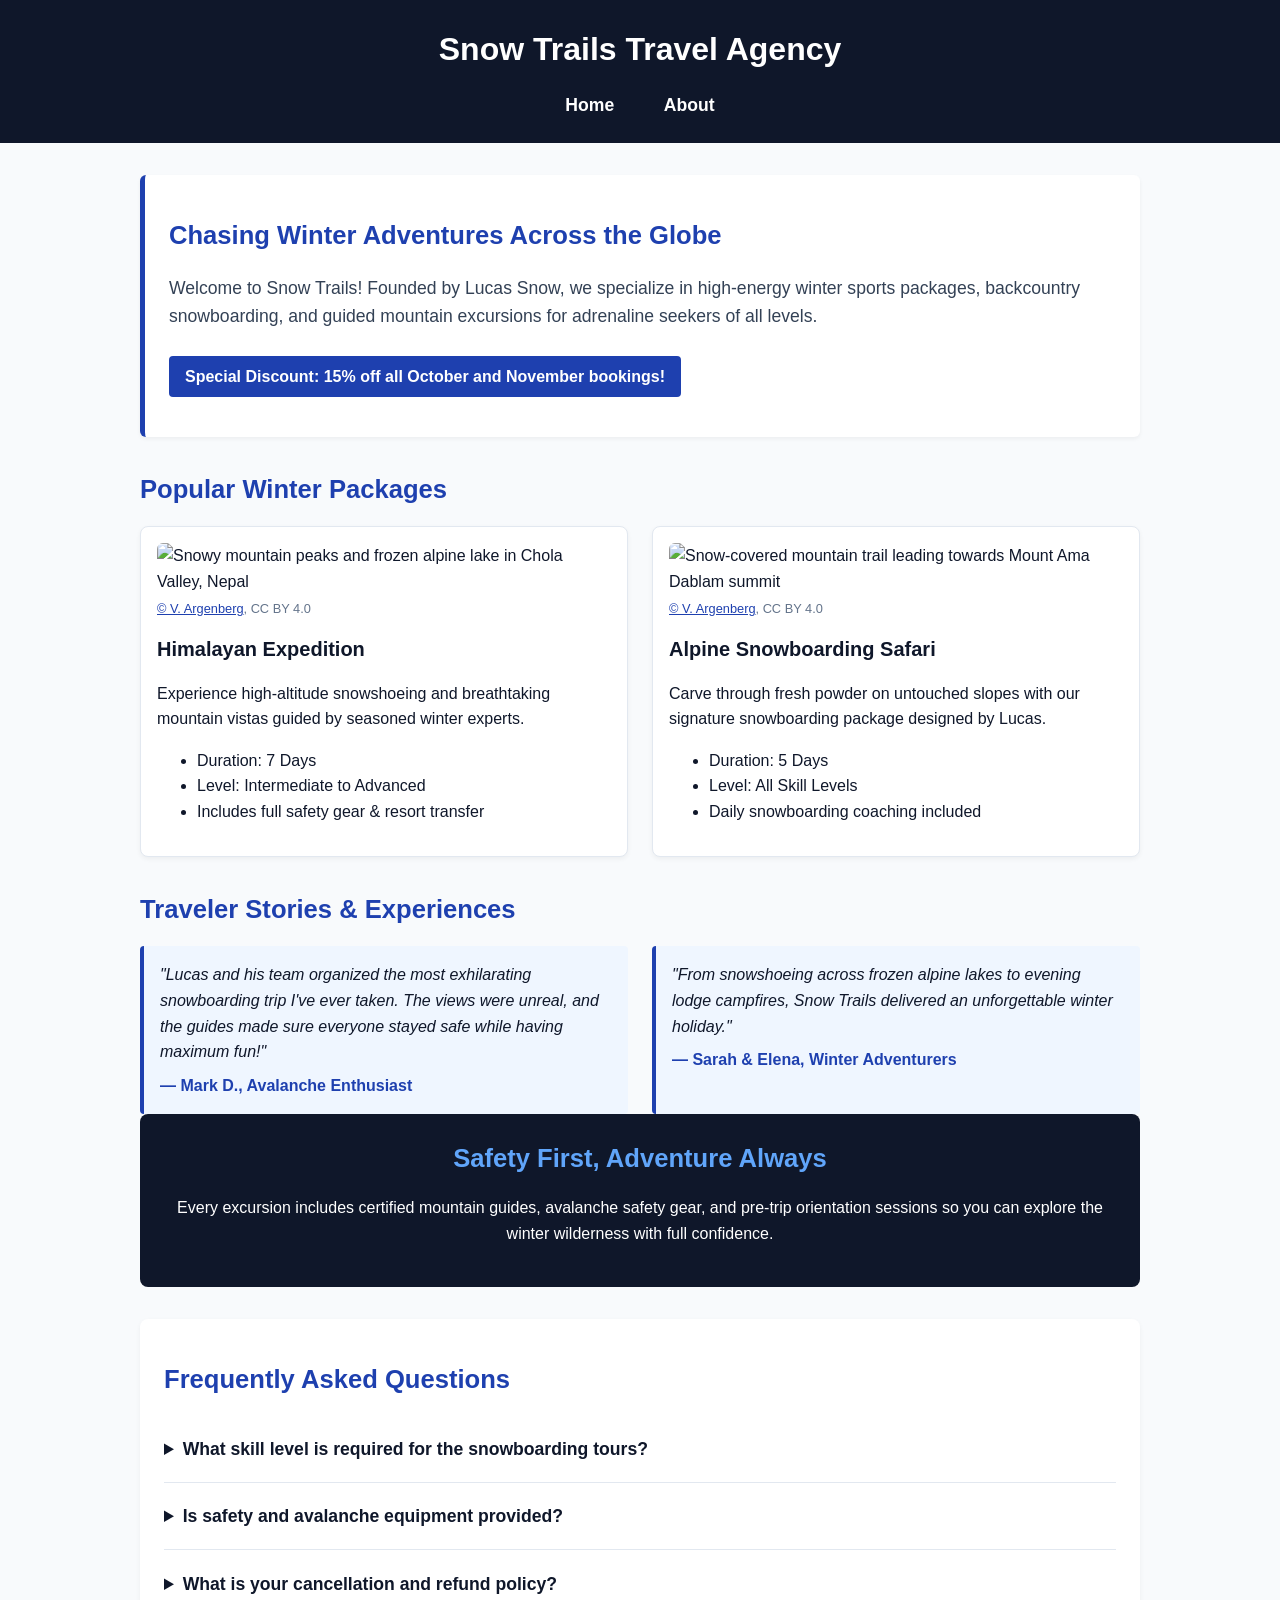
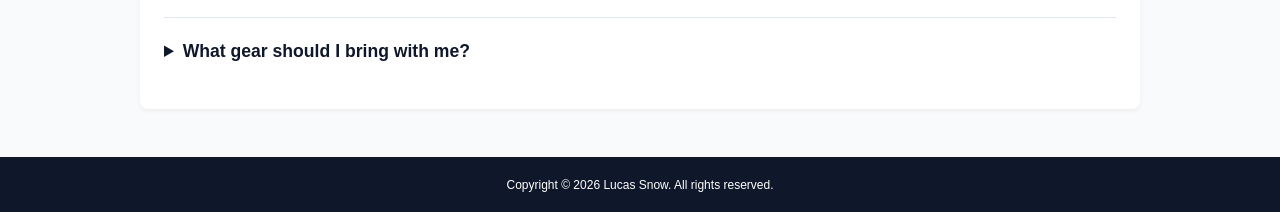
==== index.html @ e6444409 "a11y: add keyboard skip-link, focus styles, and interactive FAQ" ====
<!DOCTYPE html>
<html lang="en">
<head>
    <meta charset="UTF-8">
    <meta name="viewport" content="width=device-width, initial-scale=1.0">
    <title>Snow Trails Travel Agency - Home</title>
    <!-- Google Fonts -->
    <link rel="preconnect" href="https://fonts.googleapis.com">
    <link rel="preconnect" href="https://fonts.gstatic.com" crossorigin>
    <link href="[suspicious link removed]" rel="stylesheet">
    <!-- External Stylesheet -->
    <link rel="stylesheet" href="style.css">
</head>
<body>

    <header>
        <h1>Snow Trails Travel Agency</h1>
        <nav>
            <ul>
                <li><a href="./index.html" aria-current="page">Home</a></li>
                <li><a href="./about.html">About</a></li>
            </ul>
        </nav>
    </header>

    <main>
        <!-- Hero Intro Section -->
        <section class="hero">
            <h2>Chasing Winter Adventures Across the Globe</h2>
            <p class="hero-desc">Welcome to Snow Trails! Founded by Lucas Snow, we specialize in high-energy winter sports packages, backcountry snowboarding, and guided mountain excursions for adrenaline seekers of all levels.</p>
            <p class="promo-badge">Special Discount: 15% off all October and November bookings!</p>
        </section>

        <!-- Featured Packages (Cards Grid) -->
        <section class="packages-section">
            <h2>Popular Winter Packages</h2>
            <div class="card-grid">
                
                <article class="card">
                    <figure>
                        <img src="https://thumb.wikimedia.org/wikipedia/commons/thumb/5/5a/Mountains_in_snow%2C_Mountain_lake%2C_Chola_Valley%2C_Nepal%2C_Himalayas.jpg/960px-Mountains_in_snow%2C_Mountain_lake%2C_Chola_Valley%2C_Nepal%2C_Himalayas.jpg?utm_source=commons.wikimedia.org&utm_campaign=index&utm_content=thumbnail&_=20230720125515" 
                             alt="Snowy mountain peaks and frozen alpine lake in Chola Valley, Nepal">
                        <figcaption>
                            <a href="https://commons.wikimedia.org/wiki/File:Mountains_in_snow,_Mountain_lake,_Chola_Valley,_Nepal,_Himalayas.jpg" target="_blank" rel="noopener">© V. Argenberg</a>, CC BY 4.0
                        </figcaption>
                    </figure>
                    <h3>Himalayan Expedition</h3>
                    <p>Experience high-altitude snowshoeing and breathtaking mountain vistas guided by seasoned winter experts.</p>
                    <ul>
                        <li>Duration: 7 Days</li>
                        <li>Level: Intermediate to Advanced</li>
                        <li>Includes full safety gear & resort transfer</li>
                    </ul>
                </article>

                <article class="card">
                    <figure>
                        <img src="https://upload.wikimedia.org/wikipedia/commons/2/29/Himalayas%2C_Ama_Dablam%2C_Nepal.jpg?utm_source=commons.wikimedia.org&utm_campaign=index&utm_content=original" 
                             alt="Snow-covered mountain trail leading towards Mount Ama Dablam summit">
                        <figcaption>
                            <a href="https://commons.wikimedia.org/wiki/File:Himalayas,_Ama_Dablam,_Nepal.jpg" target="_blank" rel="noopener">© V. Argenberg</a>, CC BY 4.0
                        </figcaption>
                    </figure>
                    <h3>Alpine Snowboarding Safari</h3>
                    <p>Carve through fresh powder on untouched slopes with our signature snowboarding package designed by Lucas.</p>
                    <ul>
                        <li>Duration: 5 Days</li>
                        <li>Level: All Skill Levels</li>
                        <li>Daily snowboarding coaching included</li>
                    </ul>
                </article>

            </div>
        </section>

        <!-- Client Stories Section -->
        <section class="stories-section">
            <h2>Traveler Stories & Experiences</h2>
            <div class="story-box">
                <blockquote>
                    <p>"Lucas and his team organized the most exhilarating snowboarding trip I've ever taken. The views were unreal, and the guides made sure everyone stayed safe while having maximum fun!"</p>
                    <footer>— Mark D., Avalanche Enthusiast</footer>
                </blockquote>
                <blockquote>
                    <p>"From snowshoeing across frozen alpine lakes to evening lodge campfires, Snow Trails delivered an unforgettable winter holiday."</p>
                    <footer>— Sarah & Elena, Winter Adventurers</footer>
                </blockquote>
            </div>
        </section>

        <!-- Safety & Equipment Note -->
        <section class="info-banner">
            <h2>Safety First, Adventure Always</h2>
            <p>Every excursion includes certified mountain guides, avalanche safety gear, and pre-trip orientation sessions so you can explore the winter wilderness with full confidence.</p>
        </section>
        <!-- Frequently Asked Questions Section -->
        <section class="faq-section">
            <h2>Frequently Asked Questions</h2>
            
            <details>
                <summary>What skill level is required for the snowboarding tours?</summary>

                <p>We cater to all skill levels! Our instructors offer beginner clinics on gentle slopes as well as advanced backcountry guiding for experienced riders.</p>
            </details>

            <details>
                <summary>Is safety and avalanche equipment provided?</summary>

                <p>Yes! All high-altitude tours include certified avalanche beacons, probes, shovels, and helmets. Safety orientation is mandatory before departure.</p>
            </details>

            <details>
                <summary>What is your cancellation and refund policy?</summary>

                <p>You can cancel up to 14 days before your scheduled trip for a full refund. Trips rescheduled due to extreme weather conditions are offered at no extra fee.</p>
            </details>

            <details>
                <summary>What gear should I bring with me?</summary>

                <p>We recommend bringing thermal base layers, waterproof outerwear, and personal goggles. Boots, boards, and skis are available for rental.</p>
            </details>
        </section>
    </main>

    <footer>
        <p><small>Copyright &copy; 2026 Lucas Snow. All rights reserved.</small></p>
    </footer>

</body>
</html>
---- style.css ----
body {
    background-color: #F8FAFC;
    color: #0F172A;
    font-family: "Roboto", sans-serif;
    line-height: 1.6;
    margin: 0;
    padding: 0;
}

/* Header & Navigation Styling */
header {
    background-color: #0F172A;
    color: #FFFFFF;
    padding: 1.5rem 1rem;
    text-align: center;
}

h1 {
    color: #FFFFFF;
    font-size: 2rem;
    margin: 0 0 1rem 0;
}

h2 {
    color: #1E40AF;
    font-size: 1.6rem;
    margin-top: 1rem;
    margin-bottom: 1rem;
}

h3 {
    color: #0F172A;
    font-size: 1.25rem;
    margin-top: 0.5rem;
    margin-bottom: 0.5rem;
}

nav ul {
    list-style-type: none;
    padding: 0;
    margin: 0;
    display: flex;
    justify-content: center;
    gap: 1.5rem;
}

nav a {
    color: #FFFFFF;
    text-decoration: none;
    font-weight: 700;
    font-size: 1.1rem;
    padding: 0.4rem 0.8rem;
    border-radius: 4px;
}

nav a:hover,
nav a:focus {
    background-color: #1E40AF;
    color: #FFFFFF;
    outline: 2px solid #60A5FA;
    outline-offset: 2px;
}

/* Main Container */
main {
    max-width: 1000px;
    margin: 2rem auto;
    padding: 0 1rem;
}

/* Hero Section */
.hero {
    background-color: #FFFFFF;
    border-left: 5px solid #1E40AF;
    padding: 1.5rem;
    border-radius: 6px;
    margin-bottom: 2rem;
    box-shadow: 0 2px 4px rgba(0,0,0,0.05);
}

.hero-desc {
    font-size: 1.1rem;
    color: #334155;
}

.promo-badge {
    display: inline-block;
    background-color: #1E40AF;
    color: #FFFFFF;
    padding: 0.5rem 1rem;
    border-radius: 4px;
    font-weight: 700;
    margin-top: 0.5rem;
}

/* Card Grid Layout using Flexbox */
.card-grid {
    display: flex;
    flex-wrap: wrap;
    gap: 1.5rem;
    margin-bottom: 2rem;
}

.card {
    background-color: #FFFFFF;
    border: 1px solid #E2E8F0;
    border-radius: 8px;
    padding: 1rem;
    flex: 1 1 calc(50% - 1.5rem);
    min-width: 280px;
    box-sizing: border-box;
    box-shadow: 0 2px 5px rgba(0,0,0,0.05);
}

.card img {
    width: 100%;
    height: 200px;
    object-fit: cover;
    border-radius: 6px;
}

.card-mini {
    background-color: #FFFFFF;
    border-top: 3px solid #1E40AF;
    border-radius: 6px;
    padding: 1.2rem;
    flex: 1 1 calc(33.333% - 1.5rem);
    min-width: 240px;
    box-sizing: border-box;
    box-shadow: 0 2px 4px rgba(0,0,0,0.05);
}

/* Figures & Captions */
figure {
    margin: 0 0 0.8rem 0;
}

figcaption {
    font-size: 0.8rem;
    color: #64748B;
    margin-top: 0.3rem;
}

figcaption a {
    color: #1E40AF;
}

/* Split Layout (About Page) */
.about-hero {
    display: flex;
    flex-wrap: wrap;
    gap: 2rem;
    align-items: center;
    background-color: #FFFFFF;
    padding: 1.5rem;
    border-radius: 8px;
    margin-bottom: 2rem;
}

.about-text {
    flex: 1 1 300px;
}

.profile-figure {
    flex: 1 1 300px;
}

.profile-figure img {
    width: 100%;
    height: 260px;
    object-fit: cover;
    border-radius: 8px;
}

/* Stories & Quotes */
.story-box {
    display: flex;
    flex-wrap: wrap;
    gap: 1.5rem;
}

blockquote {
    background-color: #EFF6FF;
    border-left: 4px solid #1E40AF;
    margin: 0;
    padding: 1rem;
    border-radius: 4px;
    flex: 1 1 calc(50% - 1.5rem);
    min-width: 260px;
    box-sizing: border-box;
}

blockquote p {
    font-style: italic;
    margin: 0 0 0.5rem 0;
}

blockquote footer {
    background: none;
    color: #1E40AF;
    font-weight: 700;
    padding: 0;
    text-align: left;
    margin: 0;
}

/* Info Banner */
.info-banner {
    background-color: #0F172A;
    color: #FFFFFF;
    padding: 1.5rem;
    border-radius: 8px;
    text-align: center;
    margin-bottom: 2rem;
}

.info-banner h2 {
    color: #60A5FA;
    margin-top: 0;
}
/* FAQ Section Styling */
.faq-section {
    background-color: #FFFFFF;
    border-radius: 8px;
    padding: 1.5rem;
    margin-bottom: 2rem;
    box-shadow: 0 2px 5px rgba(0, 0, 0, 0.05);
}

details {
    border-bottom: 1px solid #E2E8F0;
    padding: 0.8rem 0;
}

details:last-child {
    border-bottom: none;
}

summary {
    font-weight: 700;
    font-size: 1.1rem;
    color: #0F172A;
    cursor: pointer;
    padding: 0.4rem 0;
    transition: color 0.2s ease;
}

summary:hover,
summary:focus {
    color: #1E40AF;
    outline: 2px solid #60A5FA;
    outline-offset: 3px;
}

details p {
    margin: 0.5rem 0 0 1rem;
    color: #334155;
    line-height: 1.6;
}


/* Footer Styling */
footer {
    background-color: #0F172A;
    color: #FFFFFF;
    text-align: center;
    padding: 1rem;
    margin-top: 3rem;
}

footer p {
    margin: 0;
    font-size: 0.9rem;
}
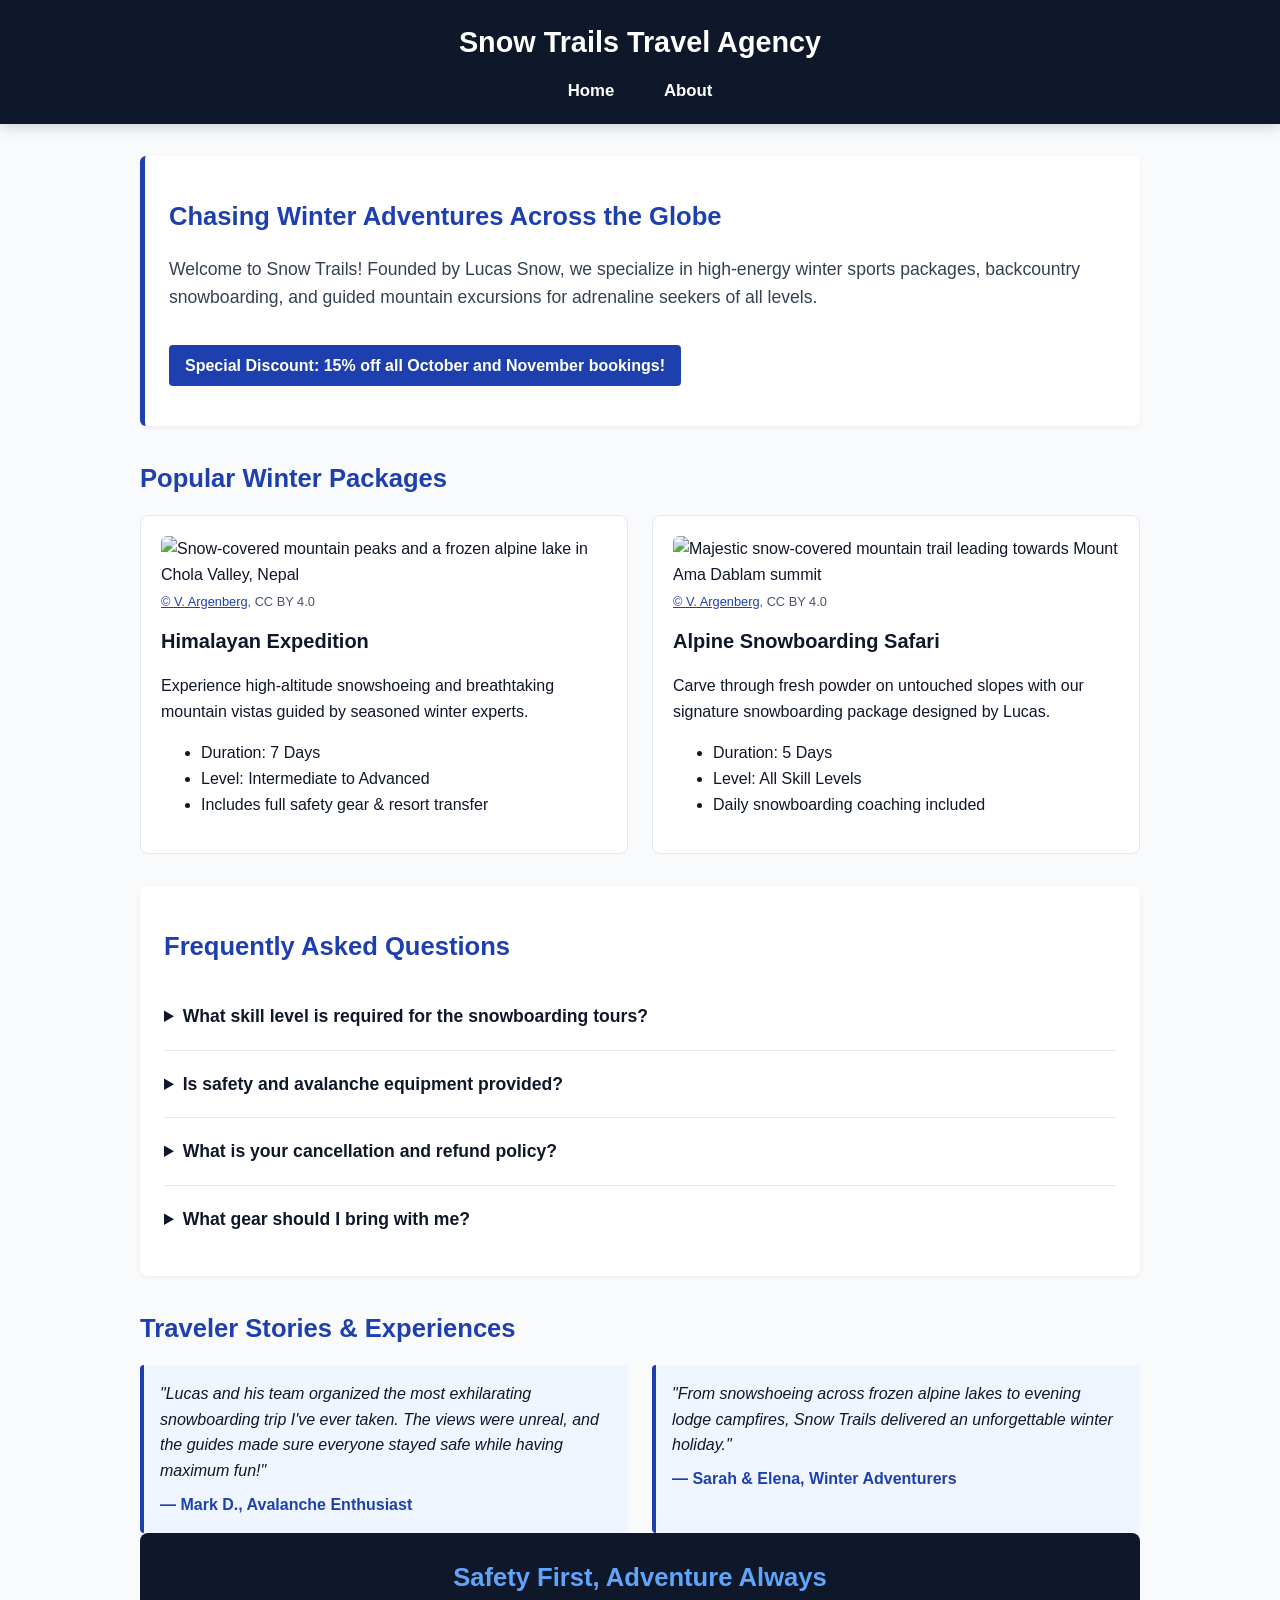
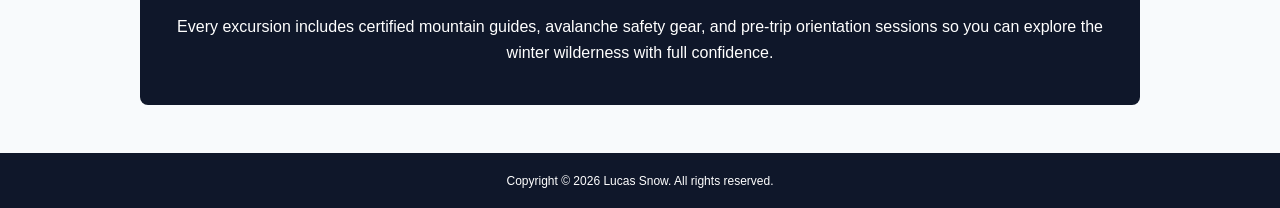
==== commit 95e80a5b: "responsive: implement mobile media queries and micro-animations" ====
--- a/index.html
+++ b/index.html
@@ -1,131 +1,139 @@
 <!DOCTYPE html>
 <html lang="en">
 <head>
-    <meta charset="UTF-8">
-    <meta name="viewport" content="width=device-width, initial-scale=1.0">
-    <title>Snow Trails Travel Agency - Home</title>
-    <!-- Google Fonts -->
-    <link rel="preconnect" href="https://fonts.googleapis.com">
-    <link rel="preconnect" href="https://fonts.gstatic.com" crossorigin>
-    <link href="[suspicious link removed]" rel="stylesheet">
-    <!-- External Stylesheet -->
-    <link rel="stylesheet" href="style.css">
+  <!-- Character encoding and viewport settings -->
+  <meta charset="UTF-8">
+  <meta name="viewport" content="width=device-width, initial-scale=1.0">
+  <title>Snow Trails Travel Agency - Home</title>
+  
+  <!-- Google Fonts -->
+  <link rel="preconnect" href="https://fonts.googleapis.com">
+  <link rel="preconnect" href="https://fonts.gstatic.com" crossorigin>
+  <link href="[suspicious link removed]" rel="stylesheet">
+  
+  <!-- External stylesheet -->
+  <link rel="stylesheet" href="style.css">
 </head>
 <body>
 
-    <header>
-        <h1>Snow Trails Travel Agency</h1>
-        <nav>
-            <ul>
-                <li><a href="./index.html" aria-current="page">Home</a></li>
-                <li><a href="./about.html">About</a></li>
-            </ul>
-        </nav>
-    </header>
+  <!-- Skip link for keyboard accessibility -->
+  <a href="#main-content" class="skip-link">Skip to main content</a>
 
-    <main>
-        <!-- Hero Intro Section -->
-        <section class="hero">
-            <h2>Chasing Winter Adventures Across the Globe</h2>
-            <p class="hero-desc">Welcome to Snow Trails! Founded by Lucas Snow, we specialize in high-energy winter sports packages, backcountry snowboarding, and guided mountain excursions for adrenaline seekers of all levels.</p>
-            <p class="promo-badge">Special Discount: 15% off all October and November bookings!</p>
-        </section>
+  <!-- Header with navigation -->
+  <header>
+    <h1>Snow Trails Travel Agency</h1>
+    <nav>
+      <ul>
+        <li><a href="./index.html" aria-current="page">Home</a></li>
+        <li><a href="./about.html">About</a></li>
+      </ul>
+    </nav>
+  </header>
 
-        <!-- Featured Packages (Cards Grid) -->
-        <section class="packages-section">
-            <h2>Popular Winter Packages</h2>
-            <div class="card-grid">
-                
-                <article class="card">
-                    <figure>
-                        <img src="https://thumb.wikimedia.org/wikipedia/commons/thumb/5/5a/Mountains_in_snow%2C_Mountain_lake%2C_Chola_Valley%2C_Nepal%2C_Himalayas.jpg/960px-Mountains_in_snow%2C_Mountain_lake%2C_Chola_Valley%2C_Nepal%2C_Himalayas.jpg?utm_source=commons.wikimedia.org&utm_campaign=index&utm_content=thumbnail&_=20230720125515" 
-                             alt="Snowy mountain peaks and frozen alpine lake in Chola Valley, Nepal">
-                        <figcaption>
-                            <a href="https://commons.wikimedia.org/wiki/File:Mountains_in_snow,_Mountain_lake,_Chola_Valley,_Nepal,_Himalayas.jpg" target="_blank" rel="noopener">© V. Argenberg</a>, CC BY 4.0
-                        </figcaption>
-                    </figure>
-                    <h3>Himalayan Expedition</h3>
-                    <p>Experience high-altitude snowshoeing and breathtaking mountain vistas guided by seasoned winter experts.</p>
-                    <ul>
-                        <li>Duration: 7 Days</li>
-                        <li>Level: Intermediate to Advanced</li>
-                        <li>Includes full safety gear & resort transfer</li>
-                    </ul>
-                </article>
+  <!-- Main content area -->
+  <main id="main-content">
 
-                <article class="card">
-                    <figure>
-                        <img src="https://upload.wikimedia.org/wikipedia/commons/2/29/Himalayas%2C_Ama_Dablam%2C_Nepal.jpg?utm_source=commons.wikimedia.org&utm_campaign=index&utm_content=original" 
-                             alt="Snow-covered mountain trail leading towards Mount Ama Dablam summit">
-                        <figcaption>
-                            <a href="https://commons.wikimedia.org/wiki/File:Himalayas,_Ama_Dablam,_Nepal.jpg" target="_blank" rel="noopener">© V. Argenberg</a>, CC BY 4.0
-                        </figcaption>
-                    </figure>
-                    <h3>Alpine Snowboarding Safari</h3>
-                    <p>Carve through fresh powder on untouched slopes with our signature snowboarding package designed by Lucas.</p>
-                    <ul>
-                        <li>Duration: 5 Days</li>
-                        <li>Level: All Skill Levels</li>
-                        <li>Daily snowboarding coaching included</li>
-                    </ul>
-                </article>
+    <!-- Hero section -->
+    <section class="hero">
+      <h2>Chasing Winter Adventures Across the Globe</h2>
+      <p class="hero-desc">Welcome to Snow Trails! Founded by Lucas Snow, we specialize in high-energy winter sports packages, backcountry snowboarding, and guided mountain excursions for adrenaline seekers of all levels.</p>
+      <p class="promo-badge">Special Discount: 15% off all October and November bookings!</p>
+    </section>
 
-            </div>
-        </section>
+    <!-- Popular winter packages -->
+    <section class="packages-section">
+      <h2>Popular Winter Packages</h2>
+      <div class="card-grid">
+        
+        <article class="card">
+          <figure>
+            <img src="https://thumb.wikimedia.org/wikipedia/commons/thumb/5/5a/Mountains_in_snow%2C_Mountain_lake%2C_Chola_Valley%2C_Nepal%2C_Himalayas.jpg/960px-Mountains_in_snow%2C_Mountain_lake%2C_Chola_Valley%2C_Nepal%2C_Himalayas.jpg?utm_source=commons.wikimedia.org&utm_campaign=index&utm_content=thumbnail&_=20230720125515" 
+                 alt="Snow-covered mountain peaks and a frozen alpine lake in Chola Valley, Nepal">
+            <figcaption>
+              <a href="https://commons.wikimedia.org/wiki/File:Mountains_in_snow,_Mountain_lake,_Chola_Valley,_Nepal,_Himalayas.jpg" target="_blank" rel="noopener">© V. Argenberg</a>, CC BY 4.0
+            </figcaption>
+          </figure>
+          <h3>Himalayan Expedition</h3>
+          <p>Experience high-altitude snowshoeing and breathtaking mountain vistas guided by seasoned winter experts.</p>
+          <ul>
+            <li>Duration: 7 Days</li>
+            <li>Level: Intermediate to Advanced</li>
+            <li>Includes full safety gear &amp; resort transfer</li>
+          </ul>
+        </article>
 
-        <!-- Client Stories Section -->
-        <section class="stories-section">
-            <h2>Traveler Stories & Experiences</h2>
-            <div class="story-box">
-                <blockquote>
-                    <p>"Lucas and his team organized the most exhilarating snowboarding trip I've ever taken. The views were unreal, and the guides made sure everyone stayed safe while having maximum fun!"</p>
-                    <footer>— Mark D., Avalanche Enthusiast</footer>
-                </blockquote>
-                <blockquote>
-                    <p>"From snowshoeing across frozen alpine lakes to evening lodge campfires, Snow Trails delivered an unforgettable winter holiday."</p>
-                    <footer>— Sarah & Elena, Winter Adventurers</footer>
-                </blockquote>
-            </div>
-        </section>
+        <article class="card">
+          <figure>
+            <img src="https://upload.wikimedia.org/wikipedia/commons/2/29/Himalayas%2C_Ama_Dablam%2C_Nepal.jpg?utm_source=commons.wikimedia.org&utm_campaign=index&utm_content=original" 
+                 alt="Majestic snow-covered mountain trail leading towards Mount Ama Dablam summit">
+            <figcaption>
+              <a href="https://commons.wikimedia.org/wiki/File:Himalayas,_Ama_Dablam,_Nepal.jpg" target="_blank" rel="noopener">© V. Argenberg</a>, CC BY 4.0
+            </figcaption>
+          </figure>
+          <h3>Alpine Snowboarding Safari</h3>
+          <p>Carve through fresh powder on untouched slopes with our signature snowboarding package designed by Lucas.</p>
+          <ul>
+            <li>Duration: 5 Days</li>
+            <li>Level: All Skill Levels</li>
+            <li>Daily snowboarding coaching included</li>
+          </ul>
+        </article>
 
-        <!-- Safety & Equipment Note -->
-        <section class="info-banner">
-            <h2>Safety First, Adventure Always</h2>
-            <p>Every excursion includes certified mountain guides, avalanche safety gear, and pre-trip orientation sessions so you can explore the winter wilderness with full confidence.</p>
-        </section>
-        <!-- Frequently Asked Questions Section -->
-        <section class="faq-section">
-            <h2>Frequently Asked Questions</h2>
-            
-            <details>
-                <summary>What skill level is required for the snowboarding tours?</summary>
+      </div>
+    </section>
 
-                <p>We cater to all skill levels! Our instructors offer beginner clinics on gentle slopes as well as advanced backcountry guiding for experienced riders.</p>
-            </details>
+    <!-- Frequently Asked Questions section -->
+    <section class="faq-section">
+      <h2>Frequently Asked Questions</h2>
+      
+      <details>
+        <summary>What skill level is required for the snowboarding tours?</summary>
+        <p>We cater to all skill levels! Our instructors offer beginner clinics on gentle slopes as well as advanced backcountry guiding for experienced riders.</p>
+      </details>
 
-            <details>
-                <summary>Is safety and avalanche equipment provided?</summary>
+      <details>
+        <summary>Is safety and avalanche equipment provided?</summary>
+        <p>Yes! All high-altitude tours include certified avalanche beacons, probes, shovels, and helmets. Safety orientation is mandatory before departure.</p>
+      </details>
 
-                <p>Yes! All high-altitude tours include certified avalanche beacons, probes, shovels, and helmets. Safety orientation is mandatory before departure.</p>
-            </details>
+      <details>
+        <summary>What is your cancellation and refund policy?</summary>
+        <p>You can cancel up to 14 days before your scheduled trip for a full refund. Trips rescheduled due to extreme weather conditions are offered at no extra fee.</p>
+      </details>
 
-            <details>
-                <summary>What is your cancellation and refund policy?</summary>
+      <details>
+        <summary>What gear should I bring with me?</summary>
+        <p>We recommend bringing thermal base layers, waterproof outerwear, and personal goggles. Boots, boards, and skis are available for rental.</p>
+      </details>
+    </section>
 
-                <p>You can cancel up to 14 days before your scheduled trip for a full refund. Trips rescheduled due to extreme weather conditions are offered at no extra fee.</p>
-            </details>
+    <!-- Client testimonials section -->
+    <section class="stories-section">
+      <h2>Traveler Stories &amp; Experiences</h2>
+      <div class="story-box">
+        <blockquote>
+          <p>"Lucas and his team organized the most exhilarating snowboarding trip I've ever taken. The views were unreal, and the guides made sure everyone stayed safe while having maximum fun!"</p>
+          <footer>— Mark D., Avalanche Enthusiast</footer>
+        </blockquote>
+        <blockquote>
+          <p>"From snowshoeing across frozen alpine lakes to evening lodge campfires, Snow Trails delivered an unforgettable winter holiday."</p>
+          <footer>— Sarah &amp; Elena, Winter Adventurers</footer>
+        </blockquote>
+      </div>
+    </section>
 
-            <details>
-                <summary>What gear should I bring with me?</summary>
+    <!-- Safety information banner -->
+    <section class="info-banner">
+      <h2>Safety First, Adventure Always</h2>
+      <p>Every excursion includes certified mountain guides, avalanche safety gear, and pre-trip orientation sessions so you can explore the winter wilderness with full confidence.</p>
+    </section>
 
-                <p>We recommend bringing thermal base layers, waterproof outerwear, and personal goggles. Boots, boards, and skis are available for rental.</p>
-            </details>
-        </section>
-    </main>
+  </main>
 
-    <footer>
-        <p><small>Copyright &copy; 2026 Lucas Snow. All rights reserved.</small></p>
-    </footer>
+  <!-- Footer section -->
+  <footer>
+    <p><small>Copyright &copy; 2026 Lucas Snow. All rights reserved.</small></p>
+  </footer>
 
 </body>
 </html>
--- a/style.css
+++ b/style.css
@@ -1,274 +1,366 @@
+/* CSS Custom Properties (Variables) */
+:root {
+  --bg-main: #F8FAFC;
+  --bg-dark: #0F172A;
+  --primary-blue: #1E40AF;
+  --accent-blue: #3B82F6;
+  --focus-outline: #60A5FA;
+  --text-dark: #0F172A;
+  --text-muted: #475569;
+  --text-light: #FFFFFF;
+  --transition-fast: 0.25s ease;
+}
+
+/* General reset and typography */
 body {
-    background-color: #F8FAFC;
-    color: #0F172A;
-    font-family: "Roboto", sans-serif;
-    line-height: 1.6;
-    margin: 0;
-    padding: 0;
-}
-
-/* Header & Navigation Styling */
+  background-color: var(--bg-main);
+  color: var(--text-dark);
+  font-family: "Roboto", sans-serif;
+  line-height: 1.6;
+  margin: 0;
+  padding: 0;
+}
+
+/* Accessibility skip link */
+.skip-link {
+  position: absolute;
+  top: -100px;
+  left: 10px;
+  background-color: var(--primary-blue);
+  color: var(--text-light);
+  padding: 0.75rem 1.25rem;
+  z-index: 1000;
+  font-weight: 700;
+  border-radius: 4px;
+  text-decoration: none;
+  transition: top var(--transition-fast);
+}
+
+.skip-link:focus {
+  top: 10px;
+  outline: 3px solid var(--focus-outline);
+}
+
+/* Header and navigation styling */
 header {
-    background-color: #0F172A;
-    color: #FFFFFF;
-    padding: 1.5rem 1rem;
-    text-align: center;
+  background-color: var(--bg-dark);
+  color: var(--text-light);
+  padding: 1.2rem 1rem;
+  text-align: center;
+  position: sticky;
+  top: 0;
+  z-index: 100;
+  box-shadow: 0 4px 12px rgba(0, 0, 0, 0.15);
 }
 
 h1 {
-    color: #FFFFFF;
-    font-size: 2rem;
-    margin: 0 0 1rem 0;
+  color: var(--text-light);
+  font-size: 1.8rem;
+  margin: 0 0 0.8rem 0;
 }
 
 h2 {
-    color: #1E40AF;
-    font-size: 1.6rem;
-    margin-top: 1rem;
-    margin-bottom: 1rem;
+  color: var(--primary-blue);
+  font-size: 1.6rem;
+  margin-top: 1rem;
+  margin-bottom: 1rem;
 }
 
 h3 {
-    color: #0F172A;
-    font-size: 1.25rem;
-    margin-top: 0.5rem;
-    margin-bottom: 0.5rem;
+  color: var(--text-dark);
+  font-size: 1.25rem;
+  margin-top: 0.5rem;
+  margin-bottom: 0.5rem;
 }
 
 nav ul {
-    list-style-type: none;
-    padding: 0;
-    margin: 0;
-    display: flex;
-    justify-content: center;
-    gap: 1.5rem;
+  list-style-type: none;
+  padding: 0;
+  margin: 0;
+  display: flex;
+  justify-content: center;
+  gap: 1.5rem;
 }
 
 nav a {
-    color: #FFFFFF;
-    text-decoration: none;
-    font-weight: 700;
-    font-size: 1.1rem;
-    padding: 0.4rem 0.8rem;
-    border-radius: 4px;
+  color: var(--text-light);
+  text-decoration: none;
+  font-weight: 700;
+  font-size: 1.05rem;
+  padding: 0.4rem 0.8rem;
+  border-radius: 4px;
+  transition: background-color var(--transition-fast), transform var(--transition-fast);
 }
 
 nav a:hover,
 nav a:focus {
-    background-color: #1E40AF;
-    color: #FFFFFF;
-    outline: 2px solid #60A5FA;
-    outline-offset: 2px;
-}
-
-/* Main Container */
+  background-color: var(--primary-blue);
+  color: var(--text-light);
+  outline: 2px solid var(--focus-outline);
+  outline-offset: 2px;
+}
+
+nav a:active {
+  transform: scale(0.96);
+}
+
+/* Main layout containers */
 main {
-    max-width: 1000px;
-    margin: 2rem auto;
-    padding: 0 1rem;
-}
-
-/* Hero Section */
+  max-width: 1000px;
+  margin: 2rem auto;
+  padding: 0 1rem;
+}
+
+/* Hero introductory box */
 .hero {
-    background-color: #FFFFFF;
-    border-left: 5px solid #1E40AF;
-    padding: 1.5rem;
-    border-radius: 6px;
-    margin-bottom: 2rem;
-    box-shadow: 0 2px 4px rgba(0,0,0,0.05);
+  background-color: #FFFFFF;
+  border-left: 5px solid var(--primary-blue);
+  padding: 1.5rem;
+  border-radius: 6px;
+  margin-bottom: 2rem;
+  box-shadow: 0 2px 4px rgba(0, 0, 0, 0.05);
 }
 
 .hero-desc {
-    font-size: 1.1rem;
-    color: #334155;
+  font-size: 1.1rem;
+  color: #334155;
+}
+
+/* Promo badge animation */
+@keyframes pulse {
+  0% { transform: scale(1); }
+  50% { transform: scale(1.03); }
+  100% { transform: scale(1); }
 }
 
 .promo-badge {
-    display: inline-block;
-    background-color: #1E40AF;
-    color: #FFFFFF;
-    padding: 0.5rem 1rem;
-    border-radius: 4px;
-    font-weight: 700;
-    margin-top: 0.5rem;
-}
-
-/* Card Grid Layout using Flexbox */
+  display: inline-block;
+  background-color: var(--primary-blue);
+  color: var(--text-light);
+  padding: 0.5rem 1rem;
+  border-radius: 4px;
+  font-weight: 700;
+  animation: pulse 3s infinite ease-in-out;
+}
+
+/* Flexbox cards grid */
 .card-grid {
-    display: flex;
-    flex-wrap: wrap;
-    gap: 1.5rem;
-    margin-bottom: 2rem;
-}
-
+  display: flex;
+  flex-wrap: wrap;
+  gap: 1.5rem;
+  margin-bottom: 2rem;
+}
+
+/* Card component with hover effect */
 .card {
-    background-color: #FFFFFF;
-    border: 1px solid #E2E8F0;
-    border-radius: 8px;
-    padding: 1rem;
-    flex: 1 1 calc(50% - 1.5rem);
-    min-width: 280px;
-    box-sizing: border-box;
-    box-shadow: 0 2px 5px rgba(0,0,0,0.05);
+  background-color: #FFFFFF;
+  border: 1px solid #E2E8F0;
+  border-radius: 8px;
+  padding: 1.25rem;
+  flex: 1 1 calc(50% - 1.5rem);
+  min-width: 280px;
+  box-sizing: border-box;
+  transition: transform 0.3s ease, box-shadow 0.3s ease, border-color 0.3s ease;
+}
+
+.card:hover {
+  transform: translateY(-6px);
+  box-shadow: 0 12px 24px rgba(15, 23, 42, 0.12);
+  border-color: var(--primary-blue);
 }
 
 .card img {
-    width: 100%;
-    height: 200px;
-    object-fit: cover;
-    border-radius: 6px;
+  width: 100%;
+  height: 200px;
+  object-fit: cover;
+  border-radius: 6px;
+  transition: filter 0.3s ease;
+}
+
+.card:hover img {
+  filter: brightness(1.03);
 }
 
 .card-mini {
-    background-color: #FFFFFF;
-    border-top: 3px solid #1E40AF;
-    border-radius: 6px;
-    padding: 1.2rem;
-    flex: 1 1 calc(33.333% - 1.5rem);
-    min-width: 240px;
-    box-sizing: border-box;
-    box-shadow: 0 2px 4px rgba(0,0,0,0.05);
-}
-
-/* Figures & Captions */
+  background-color: #FFFFFF;
+  border-top: 3px solid var(--primary-blue);
+  border-radius: 6px;
+  padding: 1.2rem;
+  flex: 1 1 calc(33.333% - 1.5rem);
+  min-width: 240px;
+  box-sizing: border-box;
+  box-shadow: 0 2px 4px rgba(0, 0, 0, 0.05);
+}
+
+/* Figures and captions */
 figure {
-    margin: 0 0 0.8rem 0;
+  margin: 0 0 0.8rem 0;
 }
 
 figcaption {
-    font-size: 0.8rem;
-    color: #64748B;
-    margin-top: 0.3rem;
+  font-size: 0.8rem;
+  color: var(--text-muted);
+  margin-top: 0.3rem;
 }
 
 figcaption a {
-    color: #1E40AF;
-}
-
-/* Split Layout (About Page) */
-.about-hero {
-    display: flex;
-    flex-wrap: wrap;
-    gap: 2rem;
-    align-items: center;
-    background-color: #FFFFFF;
-    padding: 1.5rem;
-    border-radius: 8px;
-    margin-bottom: 2rem;
-}
-
-.about-text {
-    flex: 1 1 300px;
-}
-
-.profile-figure {
-    flex: 1 1 300px;
-}
-
-.profile-figure img {
-    width: 100%;
-    height: 260px;
-    object-fit: cover;
-    border-radius: 8px;
-}
-
-/* Stories & Quotes */
-.story-box {
-    display: flex;
-    flex-wrap: wrap;
-    gap: 1.5rem;
-}
-
-blockquote {
-    background-color: #EFF6FF;
-    border-left: 4px solid #1E40AF;
-    margin: 0;
-    padding: 1rem;
-    border-radius: 4px;
-    flex: 1 1 calc(50% - 1.5rem);
-    min-width: 260px;
-    box-sizing: border-box;
-}
-
-blockquote p {
-    font-style: italic;
-    margin: 0 0 0.5rem 0;
-}
-
-blockquote footer {
-    background: none;
-    color: #1E40AF;
-    font-weight: 700;
-    padding: 0;
-    text-align: left;
-    margin: 0;
-}
-
-/* Info Banner */
-.info-banner {
-    background-color: #0F172A;
-    color: #FFFFFF;
-    padding: 1.5rem;
-    border-radius: 8px;
-    text-align: center;
-    margin-bottom: 2rem;
-}
-
-.info-banner h2 {
-    color: #60A5FA;
-    margin-top: 0;
-}
-/* FAQ Section Styling */
+  color: var(--primary-blue);
+}
+
+/* Interactive Q&A section */
 .faq-section {
-    background-color: #FFFFFF;
-    border-radius: 8px;
-    padding: 1.5rem;
-    margin-bottom: 2rem;
-    box-shadow: 0 2px 5px rgba(0, 0, 0, 0.05);
+  background-color: #FFFFFF;
+  border-radius: 8px;
+  padding: 1.5rem;
+  margin-bottom: 2rem;
+  box-shadow: 0 2px 5px rgba(0, 0, 0, 0.05);
 }
 
 details {
-    border-bottom: 1px solid #E2E8F0;
-    padding: 0.8rem 0;
+  border-bottom: 1px solid #E2E8F0;
+  padding: 0.8rem 0;
 }
 
 details:last-child {
-    border-bottom: none;
+  border-bottom: none;
 }
 
 summary {
-    font-weight: 700;
-    font-size: 1.1rem;
-    color: #0F172A;
-    cursor: pointer;
-    padding: 0.4rem 0;
-    transition: color 0.2s ease;
+  font-weight: 700;
+  font-size: 1.1rem;
+  color: var(--text-dark);
+  cursor: pointer;
+  padding: 0.4rem 0;
+  transition: color var(--transition-fast);
 }
 
 summary:hover,
 summary:focus {
-    color: #1E40AF;
-    outline: 2px solid #60A5FA;
-    outline-offset: 3px;
+  color: var(--primary-blue);
+  outline: 2px solid var(--focus-outline);
+  outline-offset: 3px;
 }
 
 details p {
-    margin: 0.5rem 0 0 1rem;
-    color: #334155;
-    line-height: 1.6;
-}
-
-
-/* Footer Styling */
+  margin: 0.5rem 0 0 1rem;
+  color: #334155;
+}
+
+/* About page split layout */
+.about-hero {
+  display: flex;
+  flex-wrap: wrap;
+  gap: 2rem;
+  align-items: center;
+  background-color: #FFFFFF;
+  padding: 1.5rem;
+  border-radius: 8px;
+  margin-bottom: 2rem;
+}
+
+.about-text,
+.profile-figure {
+  flex: 1 1 300px;
+}
+
+.profile-figure img {
+  width: 100%;
+  height: 260px;
+  object-fit: cover;
+  border-radius: 8px;
+}
+
+/* Stories and blockquotes */
+.story-box {
+  display: flex;
+  flex-wrap: wrap;
+  gap: 1.5rem;
+}
+
+blockquote {
+  background-color: #EFF6FF;
+  border-left: 4px solid var(--primary-blue);
+  margin: 0;
+  padding: 1rem;
+  border-radius: 4px;
+  flex: 1 1 calc(50% - 1.5rem);
+  min-width: 260px;
+  box-sizing: border-box;
+}
+
+blockquote p {
+  font-style: italic;
+  margin: 0 0 0.5rem 0;
+}
+
+blockquote footer {
+  background: none;
+  color: var(--primary-blue);
+  font-weight: 700;
+  padding: 0;
+  text-align: left;
+  margin: 0;
+  box-shadow: none;
+}
+
+/* Safety info banner */
+.info-banner {
+  background-color: var(--bg-dark);
+  color: var(--text-light);
+  padding: 1.5rem;
+  border-radius: 8px;
+  text-align: center;
+  margin-bottom: 2rem;
+}
+
+.info-banner h2 {
+  color: var(--focus-outline);
+  margin-top: 0;
+}
+
+/* Footer styling */
 footer {
-    background-color: #0F172A;
-    color: #FFFFFF;
-    text-align: center;
-    padding: 1rem;
-    margin-top: 3rem;
+  background-color: var(--bg-dark);
+  color: var(--text-light);
+  text-align: center;
+  padding: 1rem;
+  margin-top: 3rem;
 }
 
 footer p {
-    margin: 0;
-    font-size: 0.9rem;
+  margin: 0;
+  font-size: 0.9rem;
+}
+
+/* Responsive media queries */
+@media screen and (max-width: 768px) {
+  header {
+    padding: 1rem 0.5rem;
+  }
+
+  h1 {
+    font-size: 1.4rem;
+  }
+
+  nav ul {
+    flex-direction: column;
+    gap: 0.5rem;
+  }
+
+  nav a {
+    display: block;
+    padding: 0.6rem;
+  }
+
+  .card-grid {
+    flex-direction: column;
+  }
+
+  .card {
+    flex: 1 1 100%;
+  }
+
+  main {
+    margin: 1rem auto;
+  }
 }
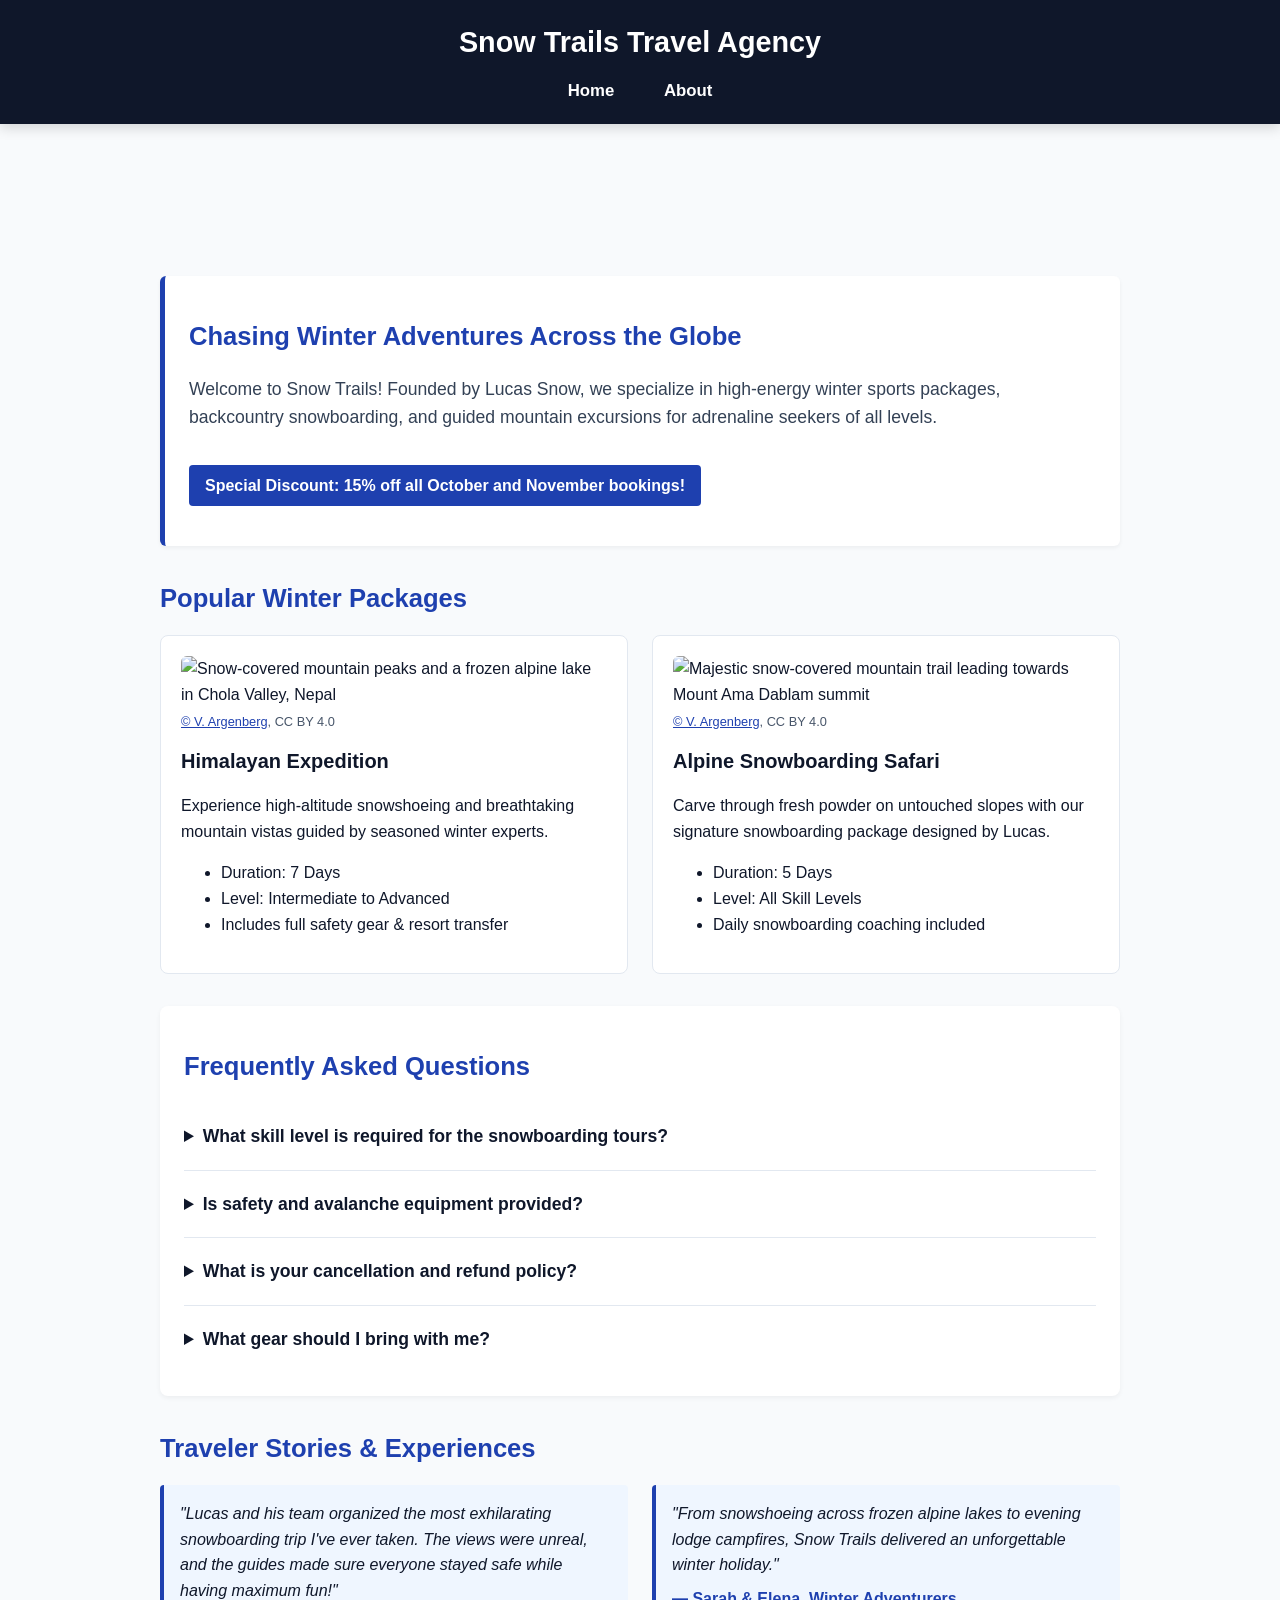
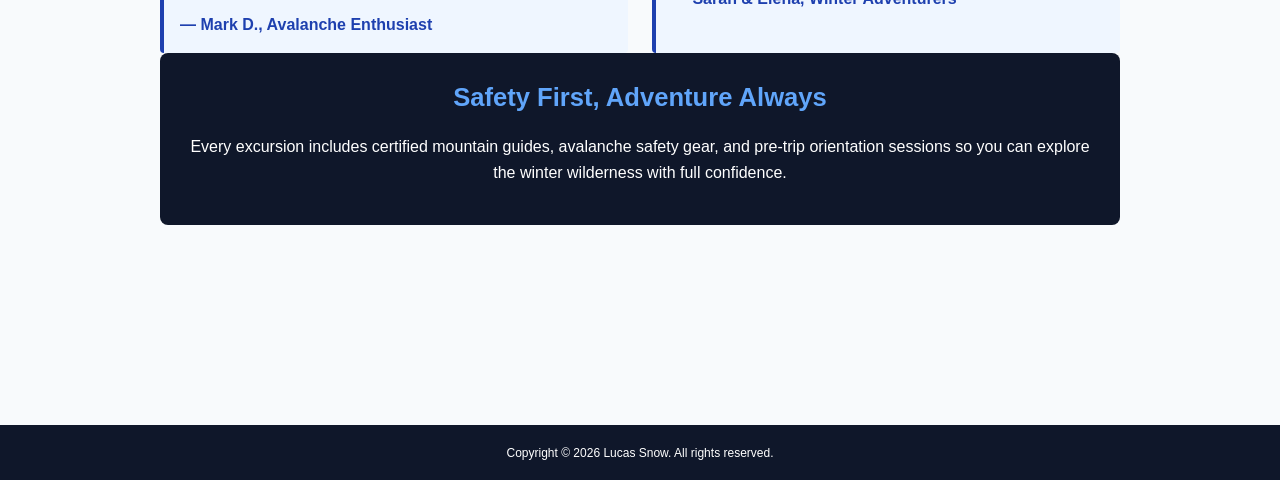
==== commit 9924b7ba: "bg image addition" ====
--- a/index.html
+++ b/index.html
@@ -32,102 +32,103 @@
 
   <!-- Main content area -->
   <main id="main-content">
+    <div class="bgclass">
 
-    <!-- Hero section -->
-    <section class="hero">
-      <h2>Chasing Winter Adventures Across the Globe</h2>
-      <p class="hero-desc">Welcome to Snow Trails! Founded by Lucas Snow, we specialize in high-energy winter sports packages, backcountry snowboarding, and guided mountain excursions for adrenaline seekers of all levels.</p>
-      <p class="promo-badge">Special Discount: 15% off all October and November bookings!</p>
-    </section>
+      <!-- Hero section -->
+      <section class="hero">
+        <h2>Chasing Winter Adventures Across the Globe</h2>
+        <p class="hero-desc">Welcome to Snow Trails! Founded by Lucas Snow, we specialize in high-energy winter sports packages, backcountry snowboarding, and guided mountain excursions for adrenaline seekers of all levels.</p>
+        <p class="promo-badge">Special Discount: 15% off all October and November bookings!</p>
+      </section>
 
-    <!-- Popular winter packages -->
-    <section class="packages-section">
-      <h2>Popular Winter Packages</h2>
-      <div class="card-grid">
+      <!-- Popular winter packages -->
+      <section class="packages-section">
+        <h2>Popular Winter Packages</h2>
+        <div class="card-grid">
+          
+          <article class="card">
+            <figure>
+              <img src="https://thumb.wikimedia.org/wikipedia/commons/thumb/5/5a/Mountains_in_snow%2C_Mountain_lake%2C_Chola_Valley%2C_Nepal%2C_Himalayas.jpg/960px-Mountains_in_snow%2C_Mountain_lake%2C_Chola_Valley%2C_Nepal%2C_Himalayas.jpg?utm_source=commons.wikimedia.org&utm_campaign=index&utm_content=thumbnail&_=20230720125515" 
+                  alt="Snow-covered mountain peaks and a frozen alpine lake in Chola Valley, Nepal">
+              <figcaption>
+                <a href="https://commons.wikimedia.org/wiki/File:Mountains_in_snow,_Mountain_lake,_Chola_Valley,_Nepal,_Himalayas.jpg" target="_blank" rel="noopener">© V. Argenberg</a>, CC BY 4.0
+              </figcaption>
+            </figure>
+            <h3>Himalayan Expedition</h3>
+            <p>Experience high-altitude snowshoeing and breathtaking mountain vistas guided by seasoned winter experts.</p>
+            <ul>
+              <li>Duration: 7 Days</li>
+              <li>Level: Intermediate to Advanced</li>
+              <li>Includes full safety gear &amp; resort transfer</li>
+            </ul>
+          </article>
+
+          <article class="card">
+            <figure>
+              <img src="https://upload.wikimedia.org/wikipedia/commons/2/29/Himalayas%2C_Ama_Dablam%2C_Nepal.jpg?utm_source=commons.wikimedia.org&utm_campaign=index&utm_content=original" 
+                  alt="Majestic snow-covered mountain trail leading towards Mount Ama Dablam summit">
+              <figcaption>
+                <a href="https://commons.wikimedia.org/wiki/File:Himalayas,_Ama_Dablam,_Nepal.jpg" target="_blank" rel="noopener">© V. Argenberg</a>, CC BY 4.0
+              </figcaption>
+            </figure>
+            <h3>Alpine Snowboarding Safari</h3>
+            <p>Carve through fresh powder on untouched slopes with our signature snowboarding package designed by Lucas.</p>
+            <ul>
+              <li>Duration: 5 Days</li>
+              <li>Level: All Skill Levels</li>
+              <li>Daily snowboarding coaching included</li>
+            </ul>
+          </article>
+
+        </div>
+      </section>
+
+      <!-- Frequently Asked Questions section -->
+      <section class="faq-section">
+        <h2>Frequently Asked Questions</h2>
         
-        <article class="card">
-          <figure>
-            <img src="https://thumb.wikimedia.org/wikipedia/commons/thumb/5/5a/Mountains_in_snow%2C_Mountain_lake%2C_Chola_Valley%2C_Nepal%2C_Himalayas.jpg/960px-Mountains_in_snow%2C_Mountain_lake%2C_Chola_Valley%2C_Nepal%2C_Himalayas.jpg?utm_source=commons.wikimedia.org&utm_campaign=index&utm_content=thumbnail&_=20230720125515" 
-                 alt="Snow-covered mountain peaks and a frozen alpine lake in Chola Valley, Nepal">
-            <figcaption>
-              <a href="https://commons.wikimedia.org/wiki/File:Mountains_in_snow,_Mountain_lake,_Chola_Valley,_Nepal,_Himalayas.jpg" target="_blank" rel="noopener">© V. Argenberg</a>, CC BY 4.0
-            </figcaption>
-          </figure>
-          <h3>Himalayan Expedition</h3>
-          <p>Experience high-altitude snowshoeing and breathtaking mountain vistas guided by seasoned winter experts.</p>
-          <ul>
-            <li>Duration: 7 Days</li>
-            <li>Level: Intermediate to Advanced</li>
-            <li>Includes full safety gear &amp; resort transfer</li>
-          </ul>
-        </article>
+        <details>
+          <summary>What skill level is required for the snowboarding tours?</summary>
+          <p>We cater to all skill levels! Our instructors offer beginner clinics on gentle slopes as well as advanced backcountry guiding for experienced riders.</p>
+        </details>
 
-        <article class="card">
-          <figure>
-            <img src="https://upload.wikimedia.org/wikipedia/commons/2/29/Himalayas%2C_Ama_Dablam%2C_Nepal.jpg?utm_source=commons.wikimedia.org&utm_campaign=index&utm_content=original" 
-                 alt="Majestic snow-covered mountain trail leading towards Mount Ama Dablam summit">
-            <figcaption>
-              <a href="https://commons.wikimedia.org/wiki/File:Himalayas,_Ama_Dablam,_Nepal.jpg" target="_blank" rel="noopener">© V. Argenberg</a>, CC BY 4.0
-            </figcaption>
-          </figure>
-          <h3>Alpine Snowboarding Safari</h3>
-          <p>Carve through fresh powder on untouched slopes with our signature snowboarding package designed by Lucas.</p>
-          <ul>
-            <li>Duration: 5 Days</li>
-            <li>Level: All Skill Levels</li>
-            <li>Daily snowboarding coaching included</li>
-          </ul>
-        </article>
+        <details>
+          <summary>Is safety and avalanche equipment provided?</summary>
+          <p>Yes! All high-altitude tours include certified avalanche beacons, probes, shovels, and helmets. Safety orientation is mandatory before departure.</p>
+        </details>
 
-      </div>
-    </section>
+        <details>
+          <summary>What is your cancellation and refund policy?</summary>
+          <p>You can cancel up to 14 days before your scheduled trip for a full refund. Trips rescheduled due to extreme weather conditions are offered at no extra fee.</p>
+        </details>
 
-    <!-- Frequently Asked Questions section -->
-    <section class="faq-section">
-      <h2>Frequently Asked Questions</h2>
-      
-      <details>
-        <summary>What skill level is required for the snowboarding tours?</summary>
-        <p>We cater to all skill levels! Our instructors offer beginner clinics on gentle slopes as well as advanced backcountry guiding for experienced riders.</p>
-      </details>
+        <details>
+          <summary>What gear should I bring with me?</summary>
+          <p>We recommend bringing thermal base layers, waterproof outerwear, and personal goggles. Boots, boards, and skis are available for rental.</p>
+        </details>
+      </section>
 
-      <details>
-        <summary>Is safety and avalanche equipment provided?</summary>
-        <p>Yes! All high-altitude tours include certified avalanche beacons, probes, shovels, and helmets. Safety orientation is mandatory before departure.</p>
-      </details>
+      <!-- Client testimonials section -->
+      <section class="stories-section">
+        <h2>Traveler Stories &amp; Experiences</h2>
+        <div class="story-box">
+          <blockquote>
+            <p>"Lucas and his team organized the most exhilarating snowboarding trip I've ever taken. The views were unreal, and the guides made sure everyone stayed safe while having maximum fun!"</p>
+            <footer>— Mark D., Avalanche Enthusiast</footer>
+          </blockquote>
+          <blockquote>
+            <p>"From snowshoeing across frozen alpine lakes to evening lodge campfires, Snow Trails delivered an unforgettable winter holiday."</p>
+            <footer>— Sarah &amp; Elena, Winter Adventurers</footer>
+          </blockquote>
+        </div>
+      </section>
 
-      <details>
-        <summary>What is your cancellation and refund policy?</summary>
-        <p>You can cancel up to 14 days before your scheduled trip for a full refund. Trips rescheduled due to extreme weather conditions are offered at no extra fee.</p>
-      </details>
-
-      <details>
-        <summary>What gear should I bring with me?</summary>
-        <p>We recommend bringing thermal base layers, waterproof outerwear, and personal goggles. Boots, boards, and skis are available for rental.</p>
-      </details>
-    </section>
-
-    <!-- Client testimonials section -->
-    <section class="stories-section">
-      <h2>Traveler Stories &amp; Experiences</h2>
-      <div class="story-box">
-        <blockquote>
-          <p>"Lucas and his team organized the most exhilarating snowboarding trip I've ever taken. The views were unreal, and the guides made sure everyone stayed safe while having maximum fun!"</p>
-          <footer>— Mark D., Avalanche Enthusiast</footer>
-        </blockquote>
-        <blockquote>
-          <p>"From snowshoeing across frozen alpine lakes to evening lodge campfires, Snow Trails delivered an unforgettable winter holiday."</p>
-          <footer>— Sarah &amp; Elena, Winter Adventurers</footer>
-        </blockquote>
-      </div>
-    </section>
-
-    <!-- Safety information banner -->
-    <section class="info-banner">
-      <h2>Safety First, Adventure Always</h2>
-      <p>Every excursion includes certified mountain guides, avalanche safety gear, and pre-trip orientation sessions so you can explore the winter wilderness with full confidence.</p>
-    </section>
-
+      <!-- Safety information banner -->
+      <section class="info-banner">
+        <h2>Safety First, Adventure Always</h2>
+        <p>Every excursion includes certified mountain guides, avalanche safety gear, and pre-trip orientation sessions so you can explore the winter wilderness with full confidence.</p>
+      </section>
+    </div>
   </main>
 
   <!-- Footer section -->
--- a/style.css
+++ b/style.css
@@ -111,6 +111,17 @@
   padding: 0 1rem;
 }
 
+.bgclass {
+
+
+
+  background:  url('https://images.pexels.com/photos/6610070/pexels-photo-6610070.jpeg');
+	
+  background-size: cover;
+  background-attachment: fixed; /* Prevents white gap */
+  padding: 120px 20px;
+}
+
 /* Hero introductory box */
 .hero {
   background-color: #FFFFFF;
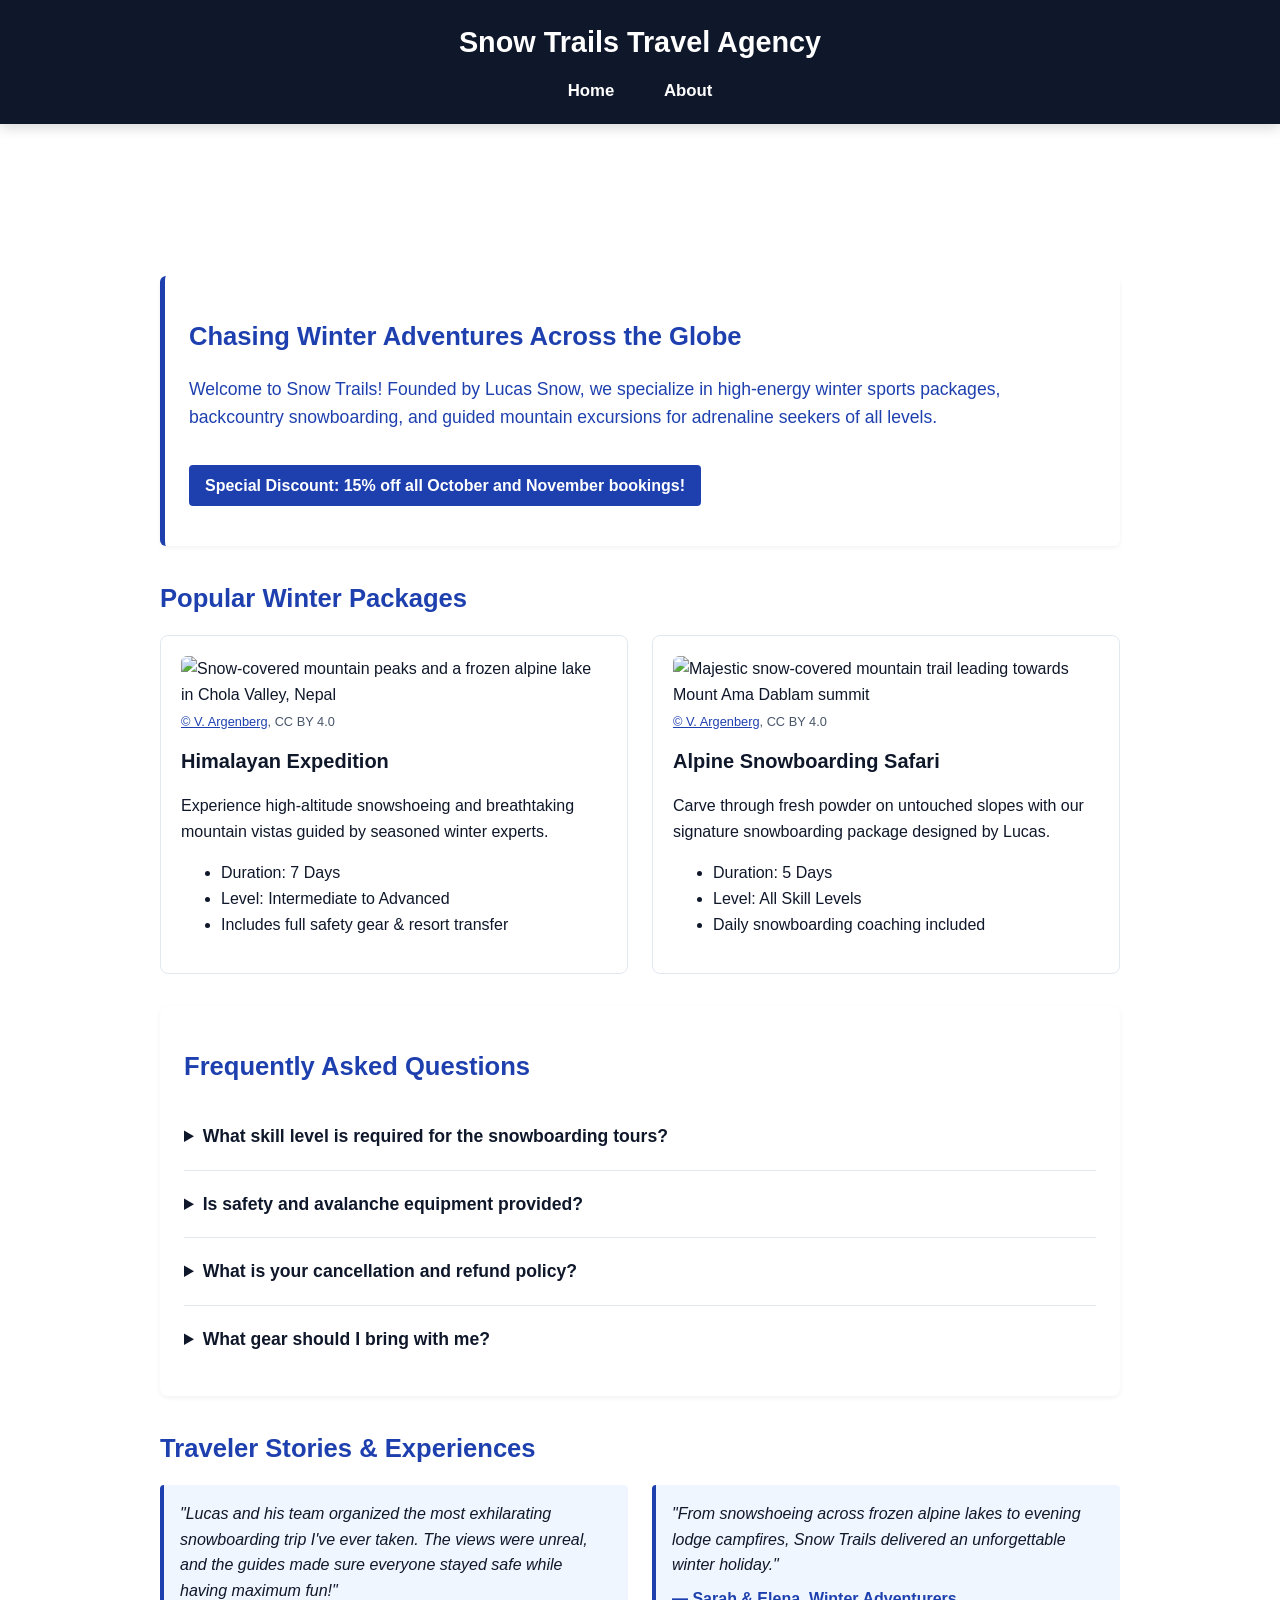
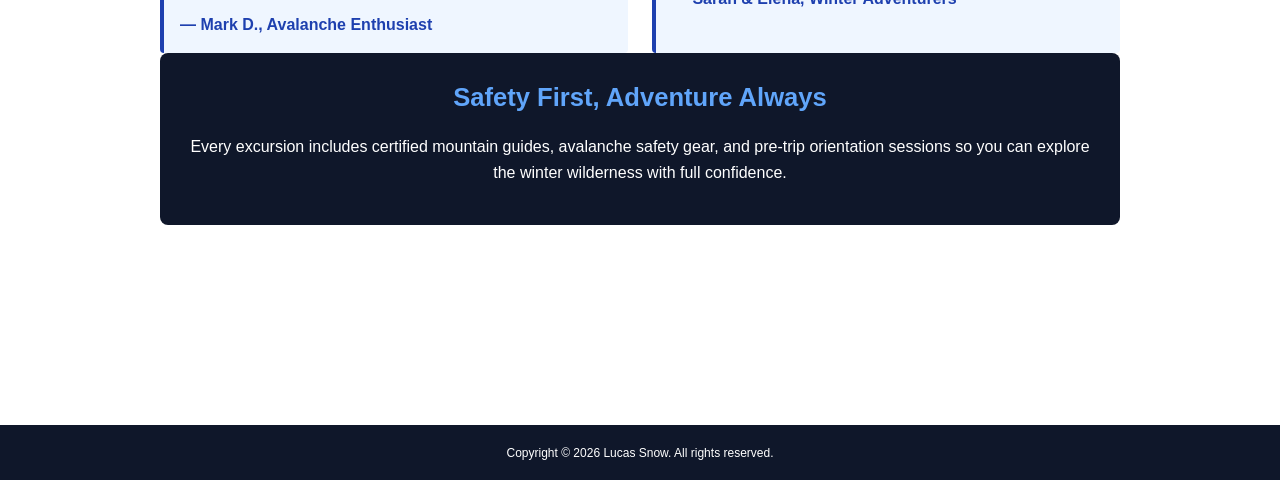
==== commit e25429da: "image size reduction" ====
--- a/index.html
+++ b/index.html
@@ -6,7 +6,8 @@
   <meta name="viewport" content="width=device-width, initial-scale=1.0">
   <title>Snow Trails Travel Agency - Home</title>
   
-  <!-- Google Fonts -->
+  <!-- Google Fontimg
+   s -->
   <link rel="preconnect" href="https://fonts.googleapis.com">
   <link rel="preconnect" href="https://fonts.gstatic.com" crossorigin>
   <link href="[suspicious link removed]" rel="stylesheet">
@@ -65,7 +66,7 @@
 
           <article class="card">
             <figure>
-              <img src="https://upload.wikimedia.org/wikipedia/commons/2/29/Himalayas%2C_Ama_Dablam%2C_Nepal.jpg?utm_source=commons.wikimedia.org&utm_campaign=index&utm_content=original" 
+              <img src="file:///C:/Users/fx506/Downloads/Himalayas,_Ama_Dablam,_Nepal.jpg" 
                   alt="Majestic snow-covered mountain trail leading towards Mount Ama Dablam summit">
               <figcaption>
                 <a href="https://commons.wikimedia.org/wiki/File:Himalayas,_Ama_Dablam,_Nepal.jpg" target="_blank" rel="noopener">© V. Argenberg</a>, CC BY 4.0
--- a/style.css
+++ b/style.css
@@ -19,6 +19,12 @@
   line-height: 1.6;
   margin: 0;
   padding: 0;
+   background: url('https://thumb.wikimedia.org/wikipedia/commons/thumb/f/f4/Aschaffenburg_Bischberg_from_Sternberg.jpg/960px-Aschaffenburg_Bischberg_from_Sternberg.jpg?utm_source=commons.wikimedia.org&utm_campaign=imageinfo&utm_content=thumbnail');
+ 
+  background-size: 100%;
+  background-attachment: scroll;
+  background-position: center;
+  animation: heroMove 10s ease-in-out infinite alternate;
 }
 
 /* Accessibility skip link */
@@ -109,6 +115,7 @@
   max-width: 1000px;
   margin: 2rem auto;
   padding: 0 1rem;
+  
 }
 
 .bgclass {
@@ -130,11 +137,14 @@
   border-radius: 6px;
   margin-bottom: 2rem;
   box-shadow: 0 2px 4px rgba(0, 0, 0, 0.05);
-}
+ 
+}
+
+
 
 .hero-desc {
   font-size: 1.1rem;
-  color: #334155;
+  color: #1E40AF;
 }
 
 /* Promo badge animation */
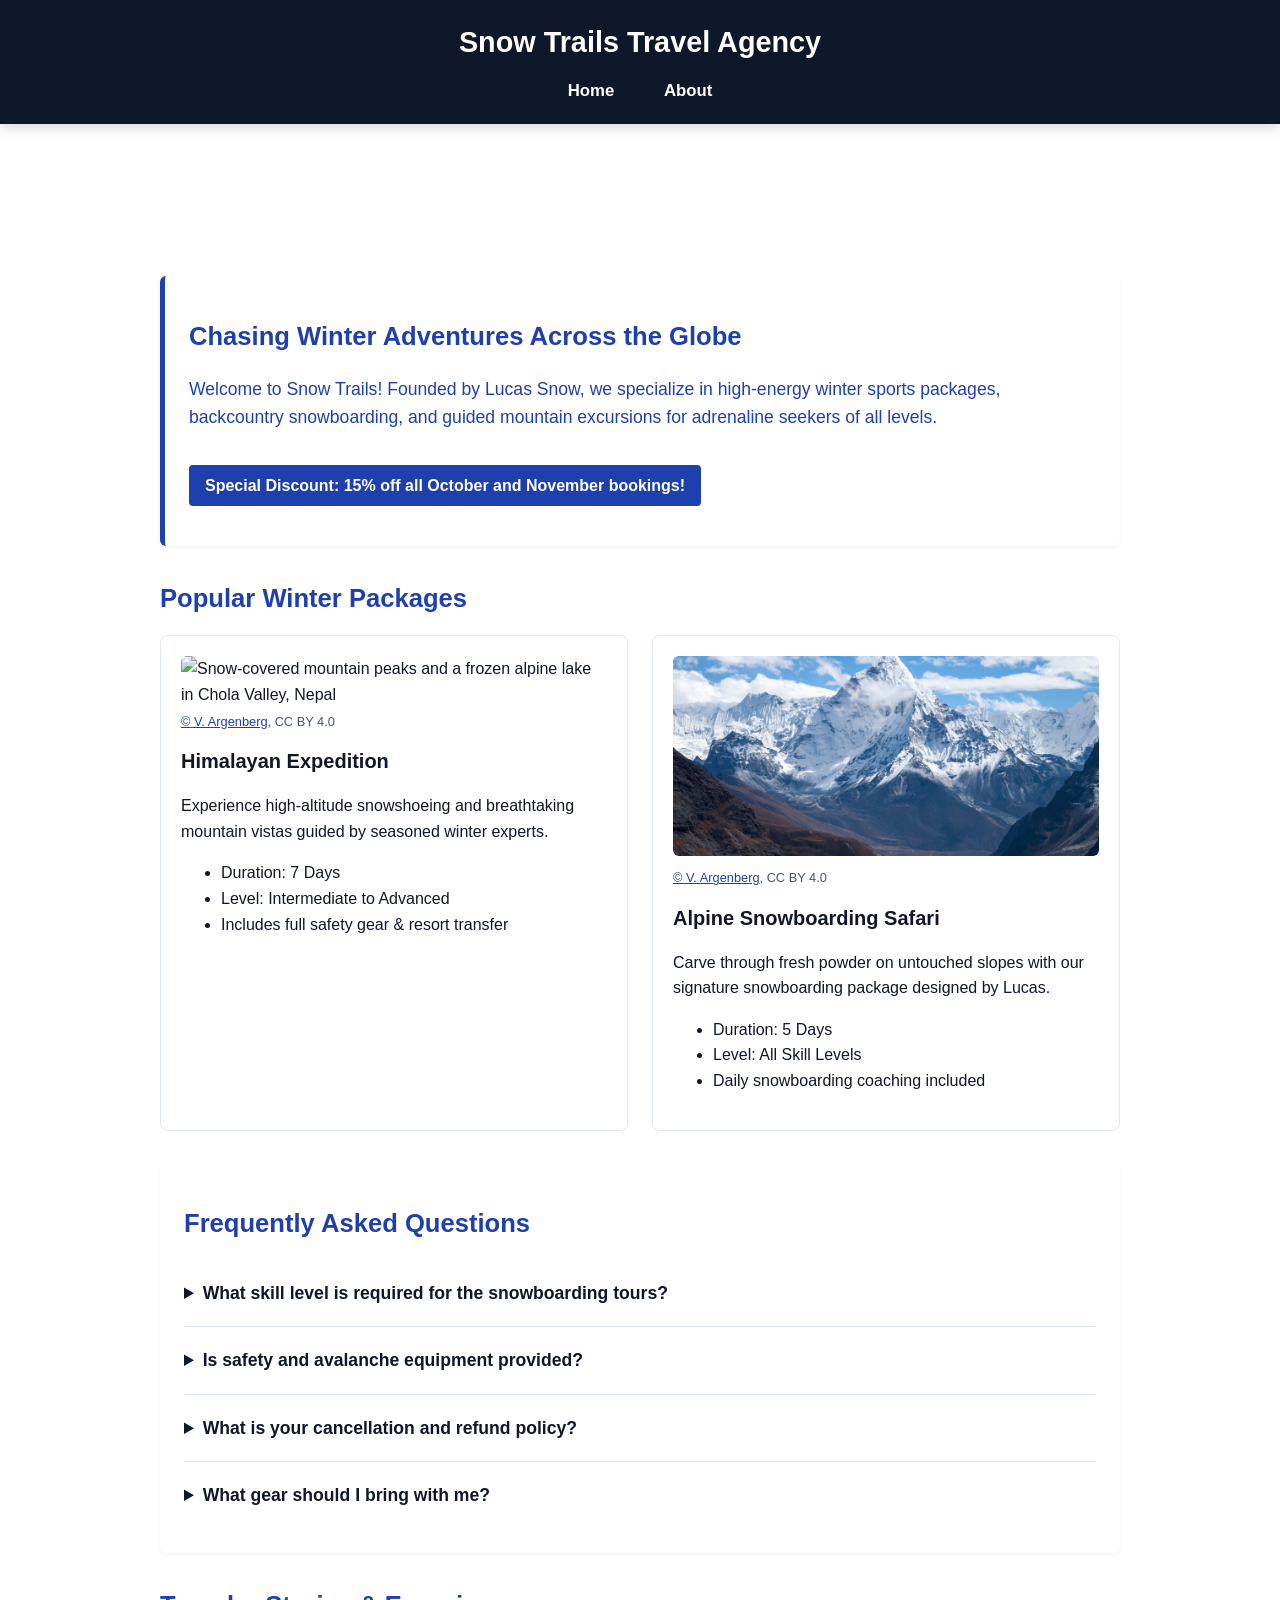
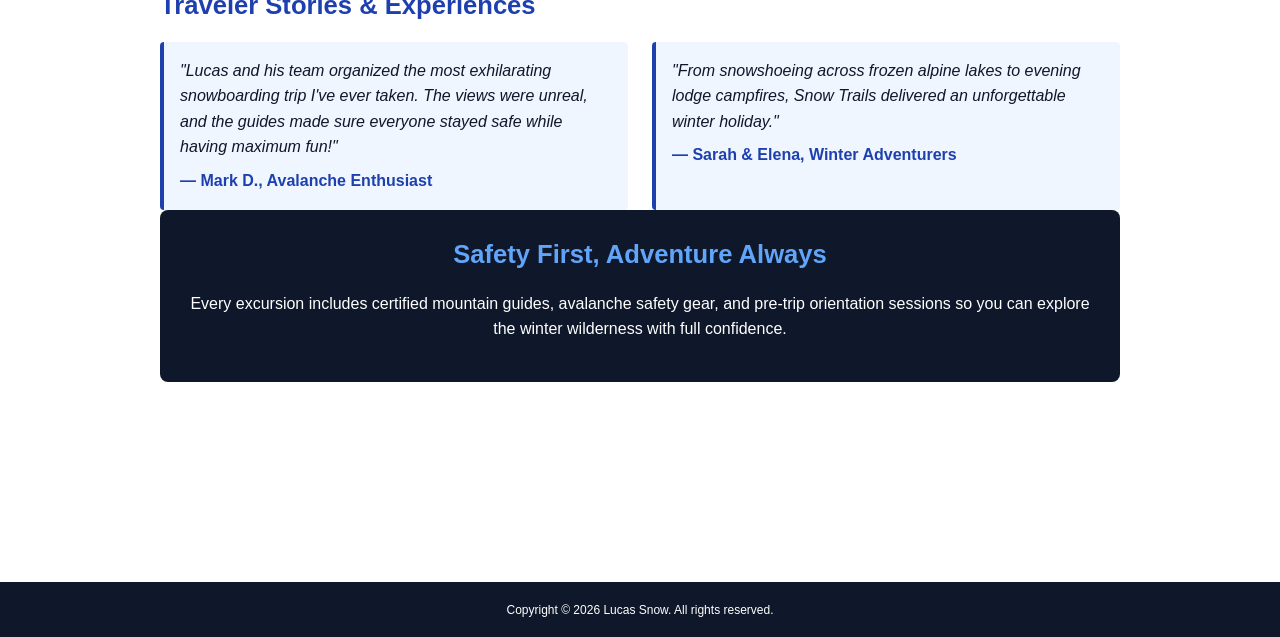
==== commit 9ac2a076: "img path error solved" ====
--- a/index.html
+++ b/index.html
@@ -6,7 +6,7 @@
   <meta name="viewport" content="width=device-width, initial-scale=1.0">
   <title>Snow Trails Travel Agency - Home</title>
   
-  <!-- Google Fontimg
+  <!-- Google Font
    s -->
   <link rel="preconnect" href="https://fonts.googleapis.com">
   <link rel="preconnect" href="https://fonts.gstatic.com" crossorigin>
@@ -66,7 +66,7 @@
 
           <article class="card">
             <figure>
-              <img src="file:///C:/Users/fx506/Downloads/Himalayas,_Ama_Dablam,_Nepal.jpg" 
+              <img src="images\Himalayas,_Ama_Dablam,_Nepal.jpg" 
                   alt="Majestic snow-covered mountain trail leading towards Mount Ama Dablam summit">
               <figcaption>
                 <a href="https://commons.wikimedia.org/wiki/File:Himalayas,_Ama_Dablam,_Nepal.jpg" target="_blank" rel="noopener">© V. Argenberg</a>, CC BY 4.0
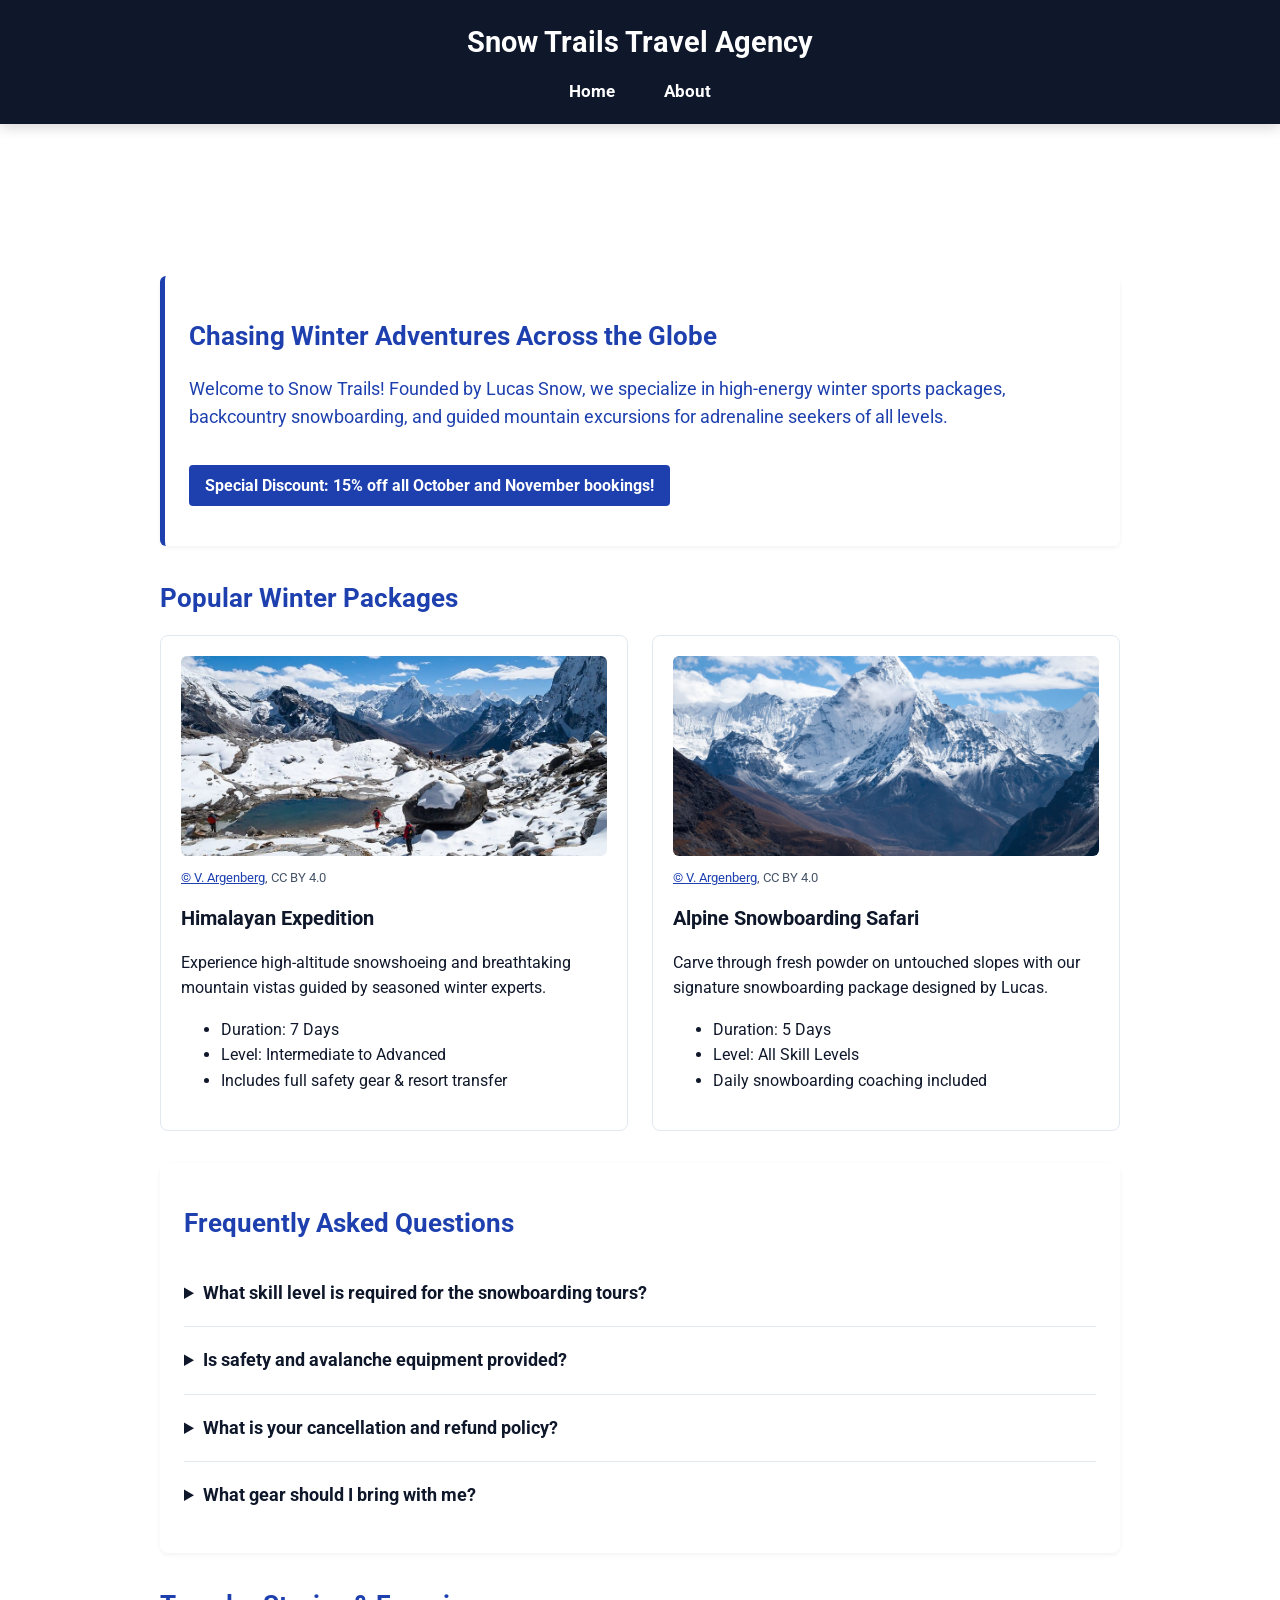
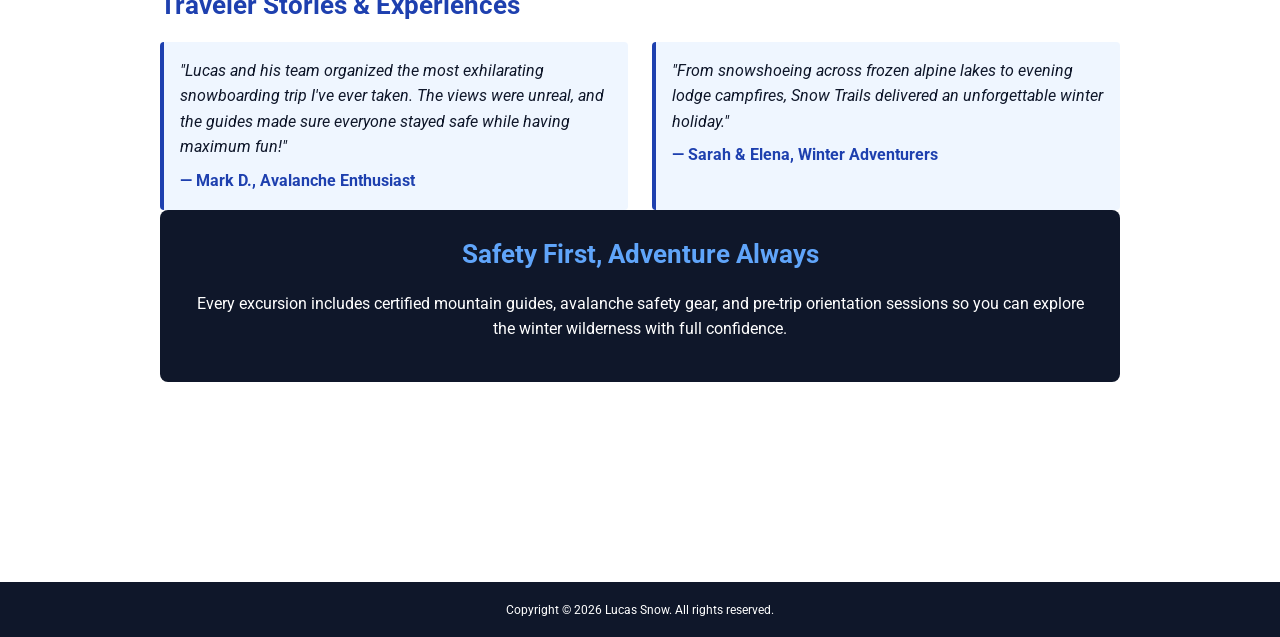
==== commit 46a10d2a: "image compression" ====
--- a/index.html
+++ b/index.html
@@ -10,8 +10,8 @@
    s -->
   <link rel="preconnect" href="https://fonts.googleapis.com">
   <link rel="preconnect" href="https://fonts.gstatic.com" crossorigin>
-  <link href="[suspicious link removed]" rel="stylesheet">
-  
+  <link href="https://fonts.googleapis.com/css2?family=Roboto:ital,wght@0,100..900;1,100..900&display=swap" rel="stylesheet">
+    
   <!-- External stylesheet -->
   <link rel="stylesheet" href="style.css">
 </head>
@@ -49,7 +49,7 @@
           
           <article class="card">
             <figure>
-              <img src="https://thumb.wikimedia.org/wikipedia/commons/thumb/5/5a/Mountains_in_snow%2C_Mountain_lake%2C_Chola_Valley%2C_Nepal%2C_Himalayas.jpg/960px-Mountains_in_snow%2C_Mountain_lake%2C_Chola_Valley%2C_Nepal%2C_Himalayas.jpg?utm_source=commons.wikimedia.org&utm_campaign=index&utm_content=thumbnail&_=20230720125515" 
+              <img src="images\Mountains_in_snow,_Mountain_lake,_Chola_Valley,_Nepal,_Himalayas (1) (1).jpg" 
                   alt="Snow-covered mountain peaks and a frozen alpine lake in Chola Valley, Nepal">
               <figcaption>
                 <a href="https://commons.wikimedia.org/wiki/File:Mountains_in_snow,_Mountain_lake,_Chola_Valley,_Nepal,_Himalayas.jpg" target="_blank" rel="noopener">© V. Argenberg</a>, CC BY 4.0
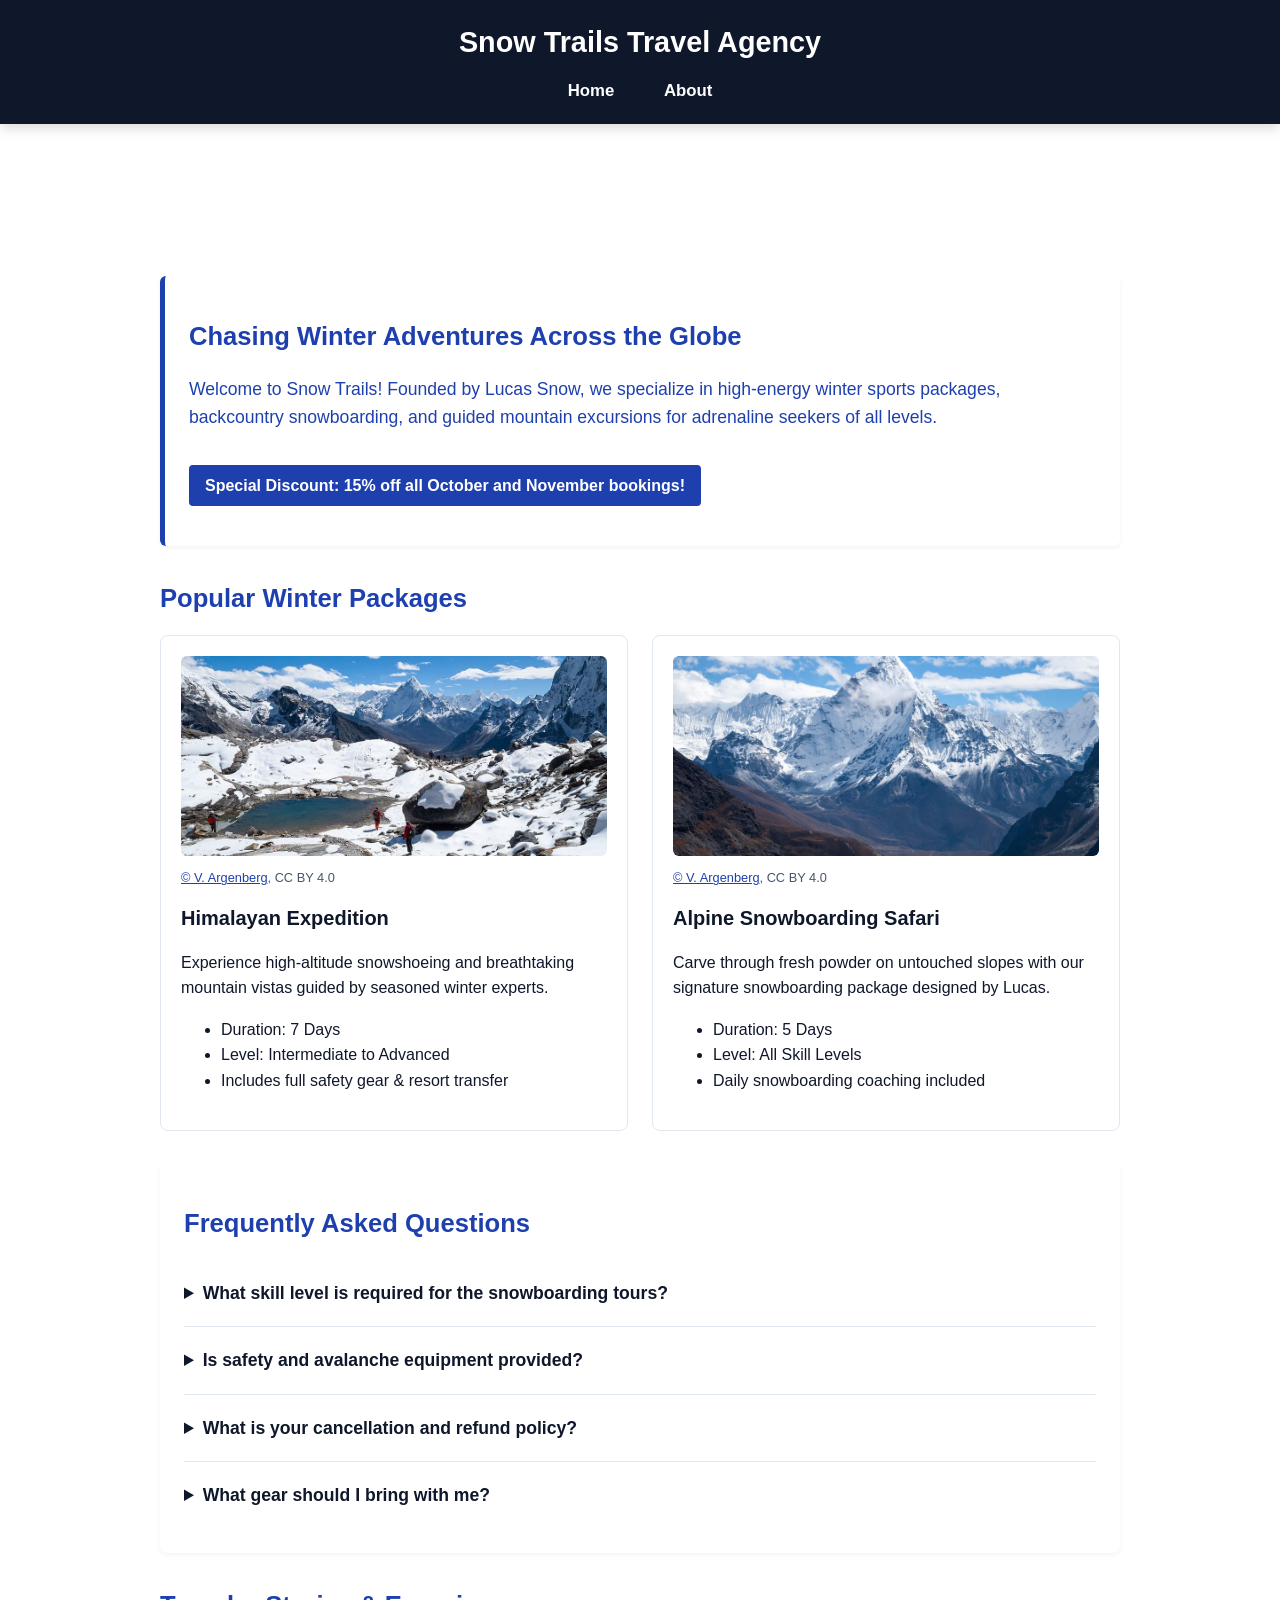
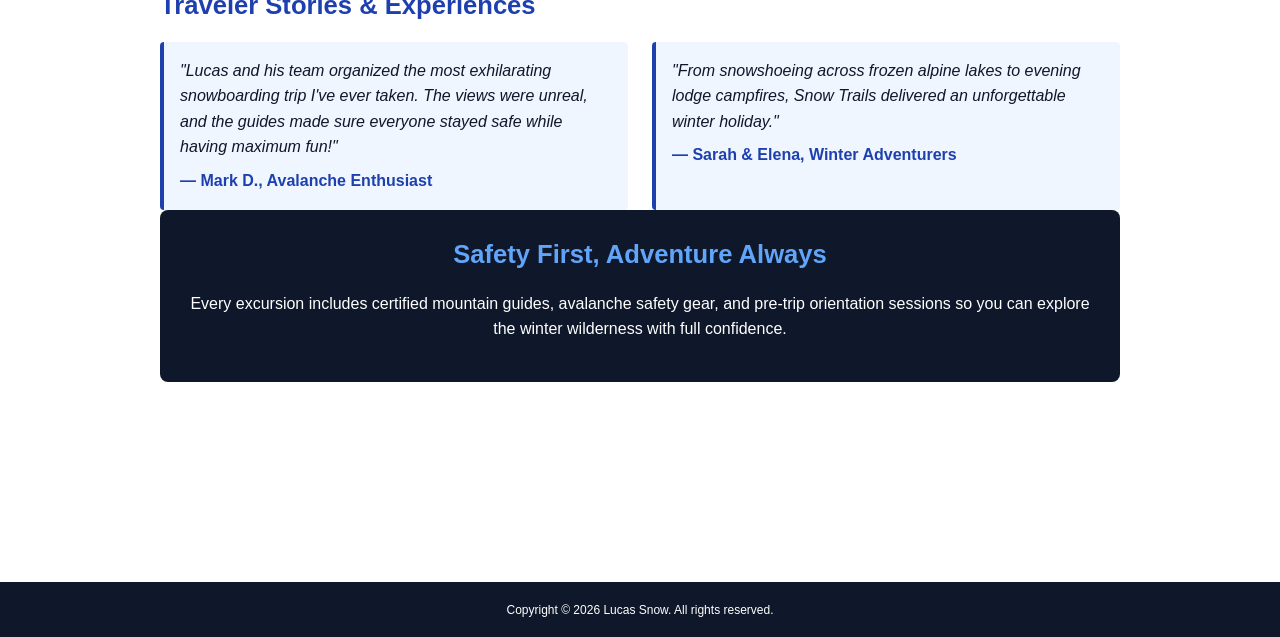
==== commit c4136c62: "font change" ====
--- a/index.html
+++ b/index.html
@@ -10,7 +10,7 @@
    s -->
   <link rel="preconnect" href="https://fonts.googleapis.com">
   <link rel="preconnect" href="https://fonts.gstatic.com" crossorigin>
-  <link href="https://fonts.googleapis.com/css2?family=Roboto:ital,wght@0,100..900;1,100..900&display=swap" rel="stylesheet">
+  <link href="https://fonts.googleapis.com/css2?family=Arimo:ital,wght@0,400..700;1,400..700&display=swap" rel="stylesheet">
     
   <!-- External stylesheet -->
   <link rel="stylesheet" href="style.css">
